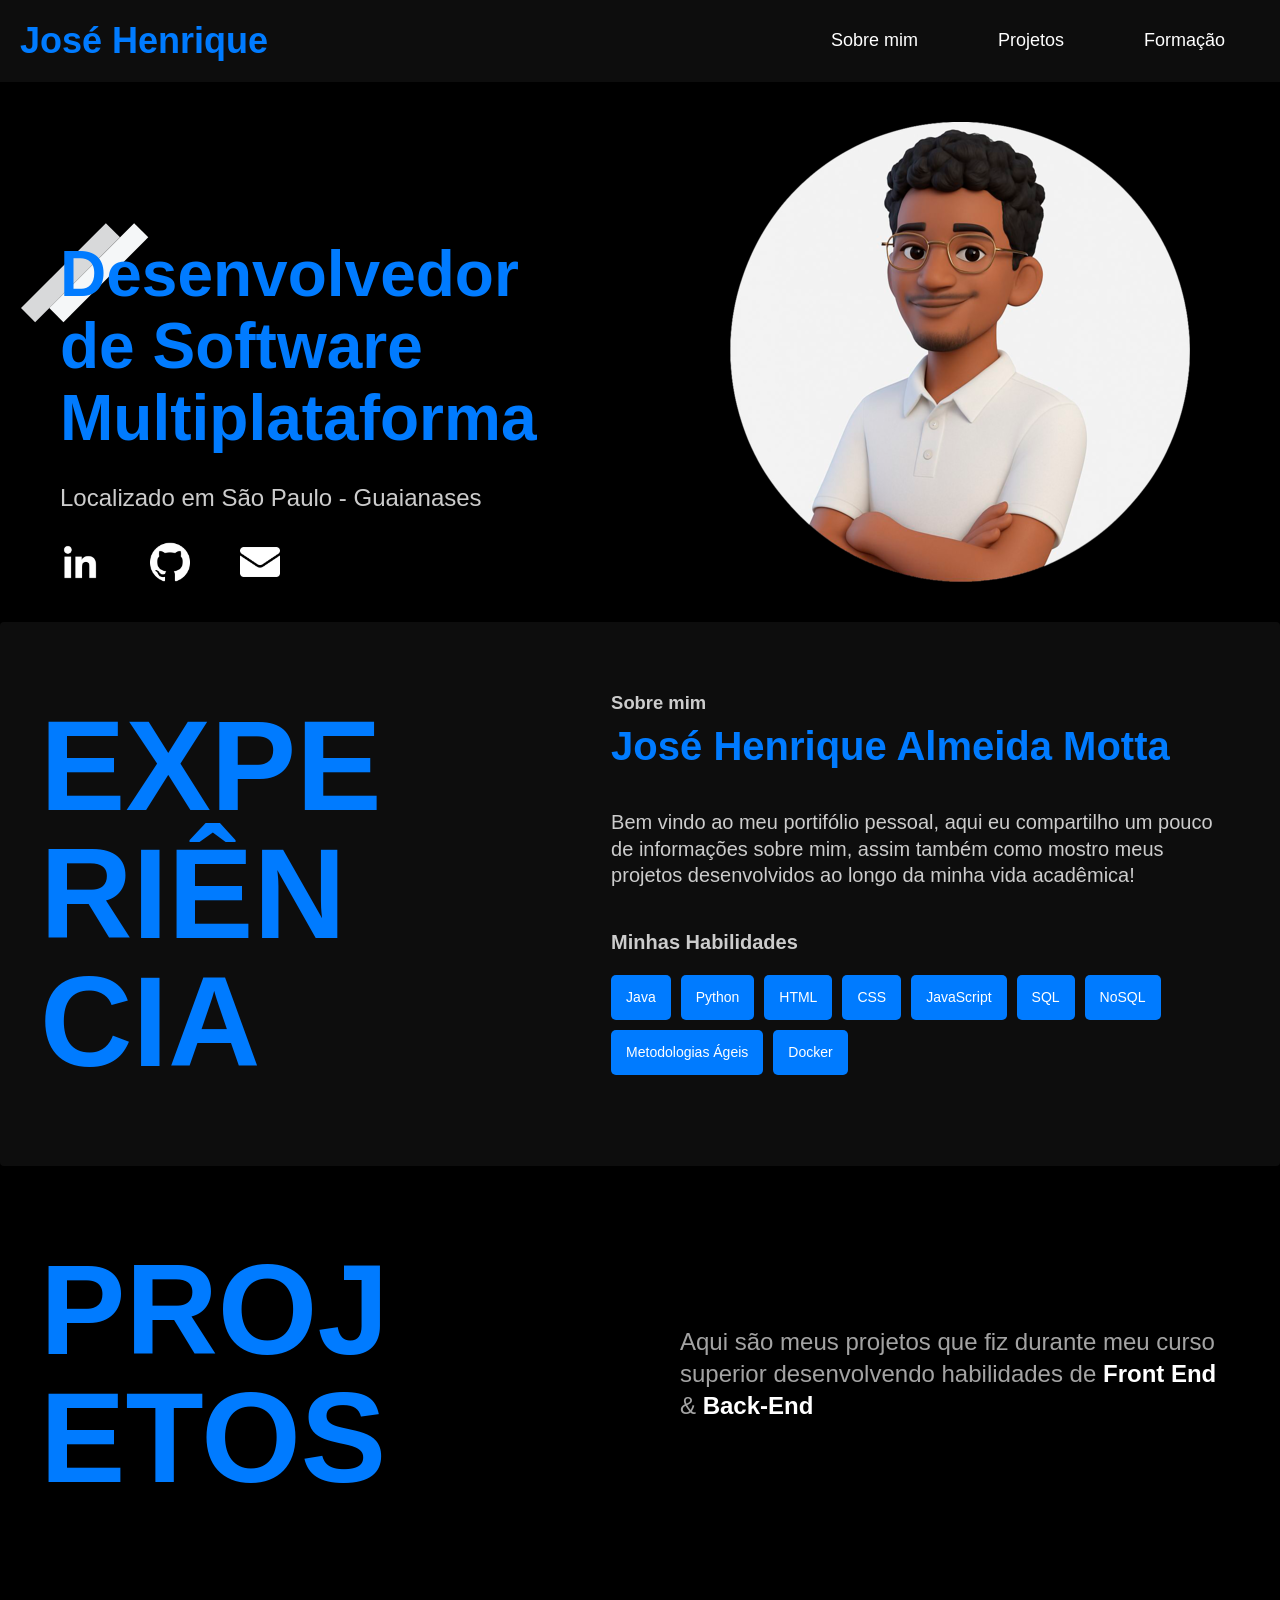
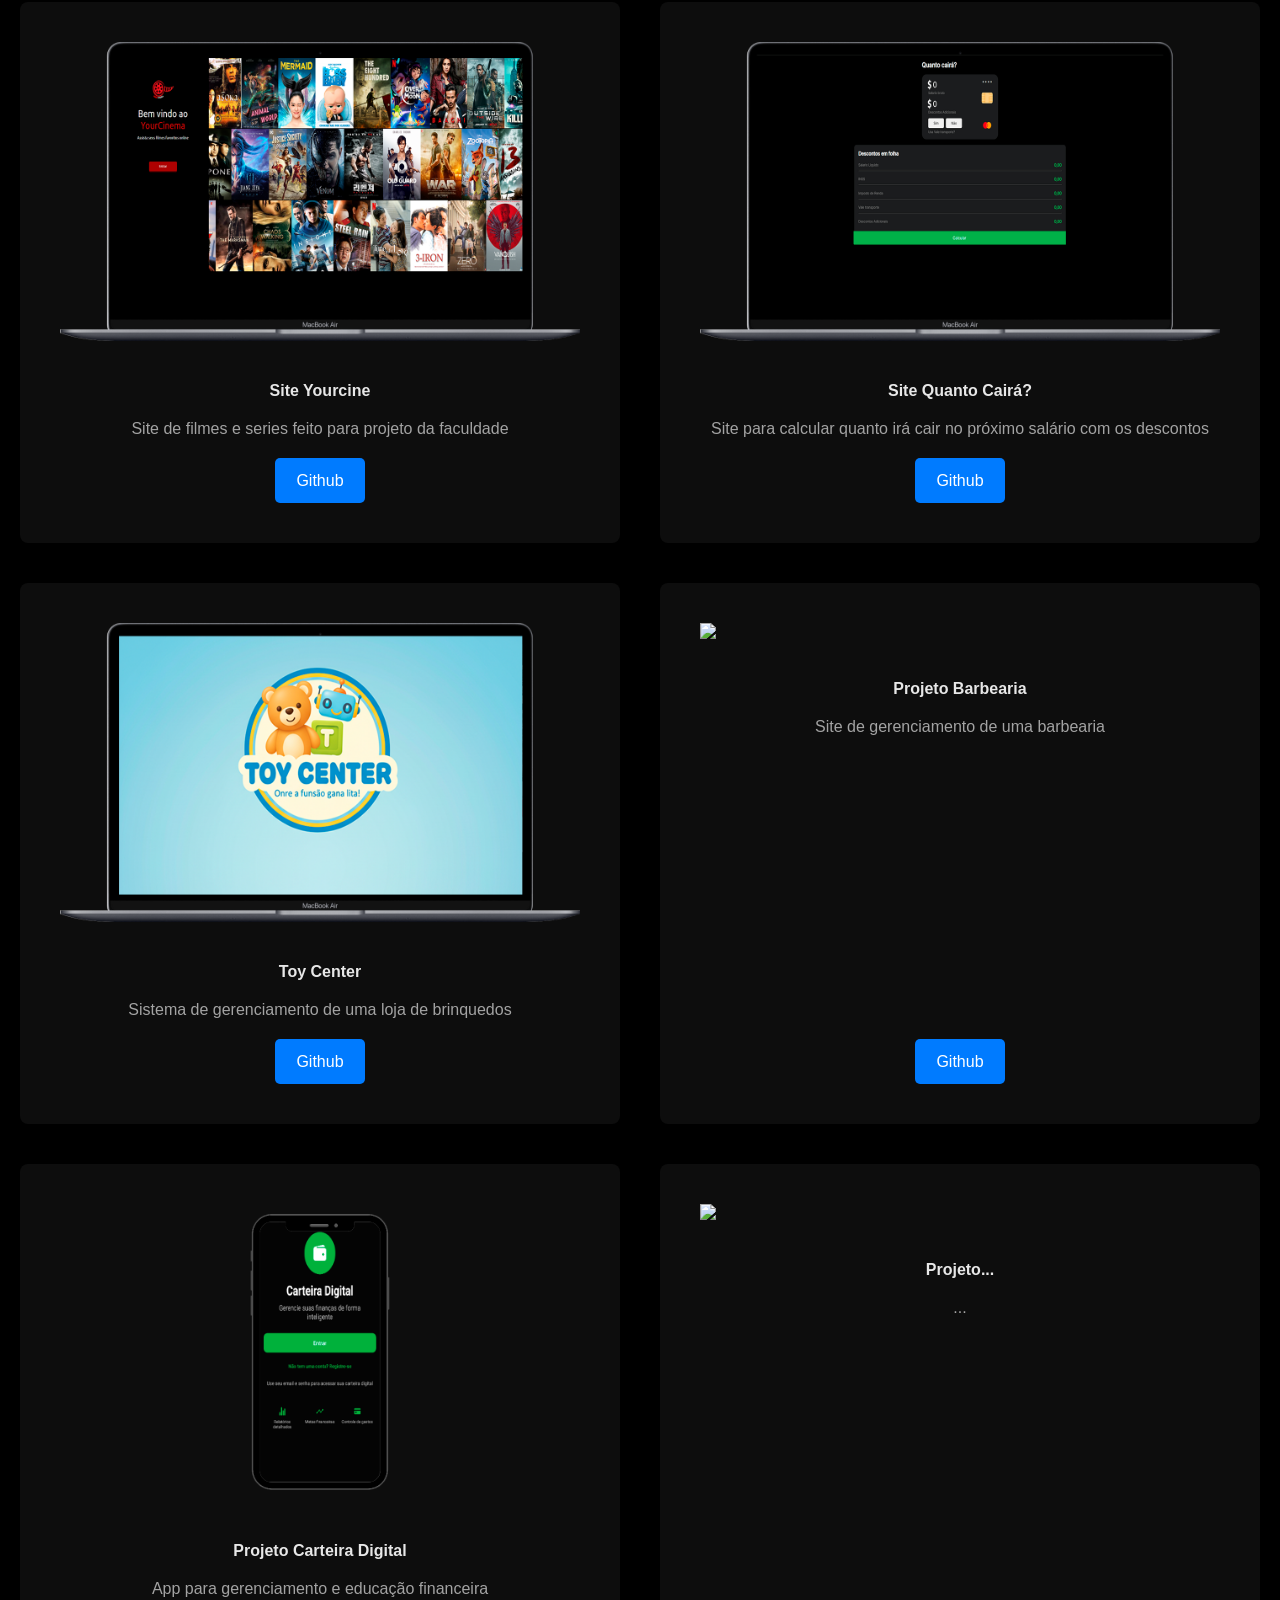
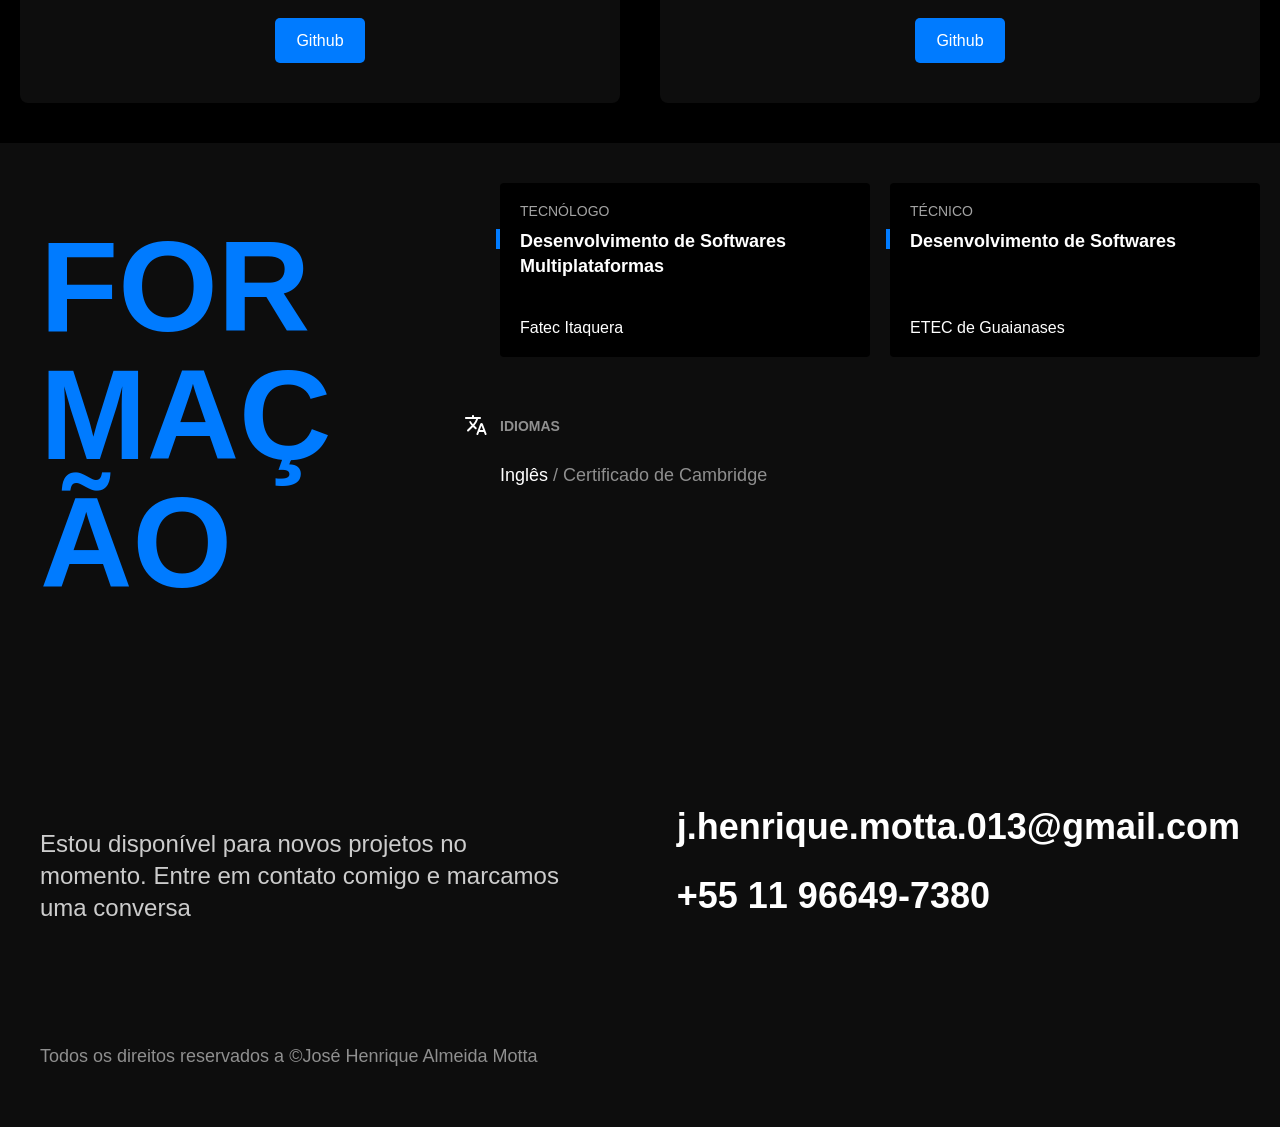
==== index.html @ e32f3982 "first commit" ====
<!DOCTYPE html>
<html lang="pt-br">

<head>
  <meta charset="UTF-8">
  <script> document.documentElement.className += ' js'</script>
  <meta name="viewport" content="width=device-width, initial-scale=1.0">
  <link rel="stylesheet" href="./css/style.css">
  <title>Portfólio Pessoal</title>
</head>

<body>
  <header class="js-scroll">
    <nav class="navbar">
      <div class="navbar-titulo">
        <h1><a href="#">José Henrique</a></h1>
      </div>

      <div class="nav-list">
        <ul>
          <li class="nav-item"><a href="#" class="nav-link">Sobre mim</a></li>
          <li class="nav-item"><a href="#projetos" class="nav-link">Projetos</a></li>
          <li class="nav-item"><a href="#formacao" class="nav-link">Formação</a></li>
        </ul>
      </div>

      <div class="mobile-menu-icon">
        <button onclick="menuShow()"><img class="icon" src="./icons/menu_white_36dp.svg"></button>
      </div>
    </nav>

    <div class="mobile-menu">
      <ul class="js-scroll-menu">
        <li class=" nav-item js-scroll-menu"><a href="#sobre-mim" class="nav-link">Sobre mim</a></li>
        <li class="nav-item js-scroll-menu"><a href=" #projetos" class="nav-link">Projetos</a></li>
        <li class="nav-item js-scroll-menu"><a href=" #formacao" class="nav-link">Formação</a></li>
      </ul>
    </div>
  </header>


  <main class="container introducao js-scroll">

    <div class="introducao-item">
      <h1 class="js-scroll">Desenvolvedor<br>de Software<br>Multiplataforma</h1>
      <p class="js-scroll">Localizado em São Paulo - Guaianases </p>
      <div class="container-social">
        <a href="https://www.linkedin.com/in/" target="_blank"><img src="./img/linkedin (1).png" alt=""></a>
        <a href="https://github.com/Jrique" target="_blank"><img src="./img/github.png" alt=""></a>
        <a href="mailto:j.henrique.motta.013@gmail.com?subject=Assunto do Email&body=Corpo do Email" target="_blank"><span class=" material-symbols-outlined" target="_blank"><img src="./img/email.png" alt=""></a>
      </div>
    </div>
    <div class="introducao-item memoji">
      <img src="./img/Imagem.png" alt="">
    </div>
  </main>

  <section class="experiencia js-scroll" id="sobre-mim">
    <div class="container">
      <h2 class="subtitulo">Experiência</h2>
      <img src="./img/Imagem (2).png" alt="">

      <div class="sobre-mim">
        <h2 class="experiencia-subtitulo">Sobre mim</h2>

        <h3 class="experiencia-nome">José Henrique Almeida Motta</h3>

        <p class="experiencia-texto">
        <p class="experiencia-texto">
          Bem vindo ao meu portifólio pessoal, aqui eu compartilho um pouco de informações sobre mim, assim também como mostro meus projetos desenvolvidos ao longo da minha vida acadêmica!

        </p>


        <h4 class="experiencia-habilidades-titulo">Minhas Habilidades</h4>
        <ul class="experiencia-habilidades">
          <li>Java</li>
          <li>Python</li>
          <li>HTML</li>
          <li>CSS</li>
          <li>JavaScript</li>
          <li>SQL</li>
          <li>NoSQL</li>
          <li>Metodologias Ágeis</li>
          <li>Docker</li>
        </ul>
      </div>
    </div>
  </section>


  <section class="projetos js-scroll" id="projetos" aria-label="Projetos">
    <div class="container">
      <div class="projetos-descricao">
        <h2 class="subtitulo">Projetos</h2>
        <p>Aqui são meus projetos que fiz durante meu curso superior desenvolvendo habilidades de <strong>Front End</strong> & <strong>Back-End</strong></p>
      </div>

      <ul class="projetos-lista">
        <li class="projetos-item">
          <img src="./img/projetos img/YourCinePc.png">
          <h4>Site Yourcine</h4>
          <p>Site de filmes e series feito para projeto da faculdade</p>
          <div class="btn">
            <a href="https://github.com/Jrique/Yourcine" target="_blank">Github</a>
          </div>
        </li>

        <li class="projetos-item">
          <img src="./img/projetos img/quantocai.png">
          <h4>Site Quanto Cairá?</h4>
          <p>Site para calcular quanto irá cair no próximo salário com os descontos</p>
          <div class="btn">
            <a href="https://github.com/Jrique/Quantocai" target="_blank">Github</a>
          </div>
        </li>

        <li class="projetos-item">
          <img src="./img/projetos img/toycenter.png">
          <h4>Toy Center</h4>
          <p>Sistema de gerenciamento de uma loja de brinquedos</p>
          <div class="btn">
            <a href="https://github.com/vitormneris/toycenter-spring-boot-mongo" target="_blank">Github</a>
          </div>
        </li>

        <li class="projetos-item">
          <img src="./img/projetos img/">
          <h4>Projeto Barbearia</h4>
          <p>Site de gerenciamento de uma barbearia</p>
          <div class="btn">
            <a href="https://github.com/Jrique/Projeto-inter-4" target="_blank">Github</a>
          </div>
        </li>

        <li class="projetos-item">
          <img src="./img/projetos img/carteiradigital.png">
          <h4>Projeto Carteira Digital</h4>
          <p>App para gerenciamento e educação financeira</p>
          <div class="btn">
            <a href="https://github.com/Jrique" target="_blank">Github</a>
          </div>
        </li>

        <li class="projetos-item">
          <img src="./img/projetos img/">
          <h4>Projeto...</h4>
          <p>...</p>
          <div class="btn">
            <a href="https://github.com/Jrique" target="_blank">Github</a>
          </div>
        </li>

      </ul>
    </div>
  </section>


  <section class="formacao" id="formacao" aria-label="Formação">
    <div class="formacao-container">
      <h2 class="subtitulo">Formação</h2>

      <div>

        <ul class="faculdade-lista">
          <li class="faculdade">
            <span class="faculdade-tipo">Tecnólogo</span>
            <h3 class="faculdade-curso">Desenvolvimento de Softwares Multiplataformas</h3>
            <span class="faculdade-instituicao">Fatec Itaquera</span>
          </li>
          <li class="faculdade">
            <span class="faculdade-tipo">Técnico</span>
            <h3 class="faculdade-curso">Desenvolvimento de Softwares</h3>
            <span class="faculdade-instituicao">ETEC de Guaianases</span>
          </li>
        </ul>

        <div class="formacao-extra">
          <div class="idiomas">
            <h3>Idiomas</h3>
            <ul>
              <li>Inglês <span> / Certificado de Cambridge</span></li>
            </ul>
          </div>

        </div>
      </div>
  </section>


  </footer>

  <footer class="footer" id="contato">
    <div class="footer-container">
      <p class="footer-texto">Estou disponível para novos projetos no momento. Entre em contato comigo e marcamos uma conversa</p>
      <ul class="footer-contato">
        <li>j.henrique.motta.013@gmail.com</li>
        <li>+55 11 96649-7380</li>
      </ul>

      <p class="footer-copy">Todos os direitos reservados a &copy;José Henrique Almeida Motta</p>

    </div>
  </footer>

  <script src="./js/script.js"></script>
</body>

</html>
---- css/style.css ----
@import "./global.css";
@import "./animacao.css";
@import "./header.css";
@import "./introducao.css";
@import "./experiencia.css";
@import "./projetos.css";
@import "./formacao.css";
@import "./footer.css";
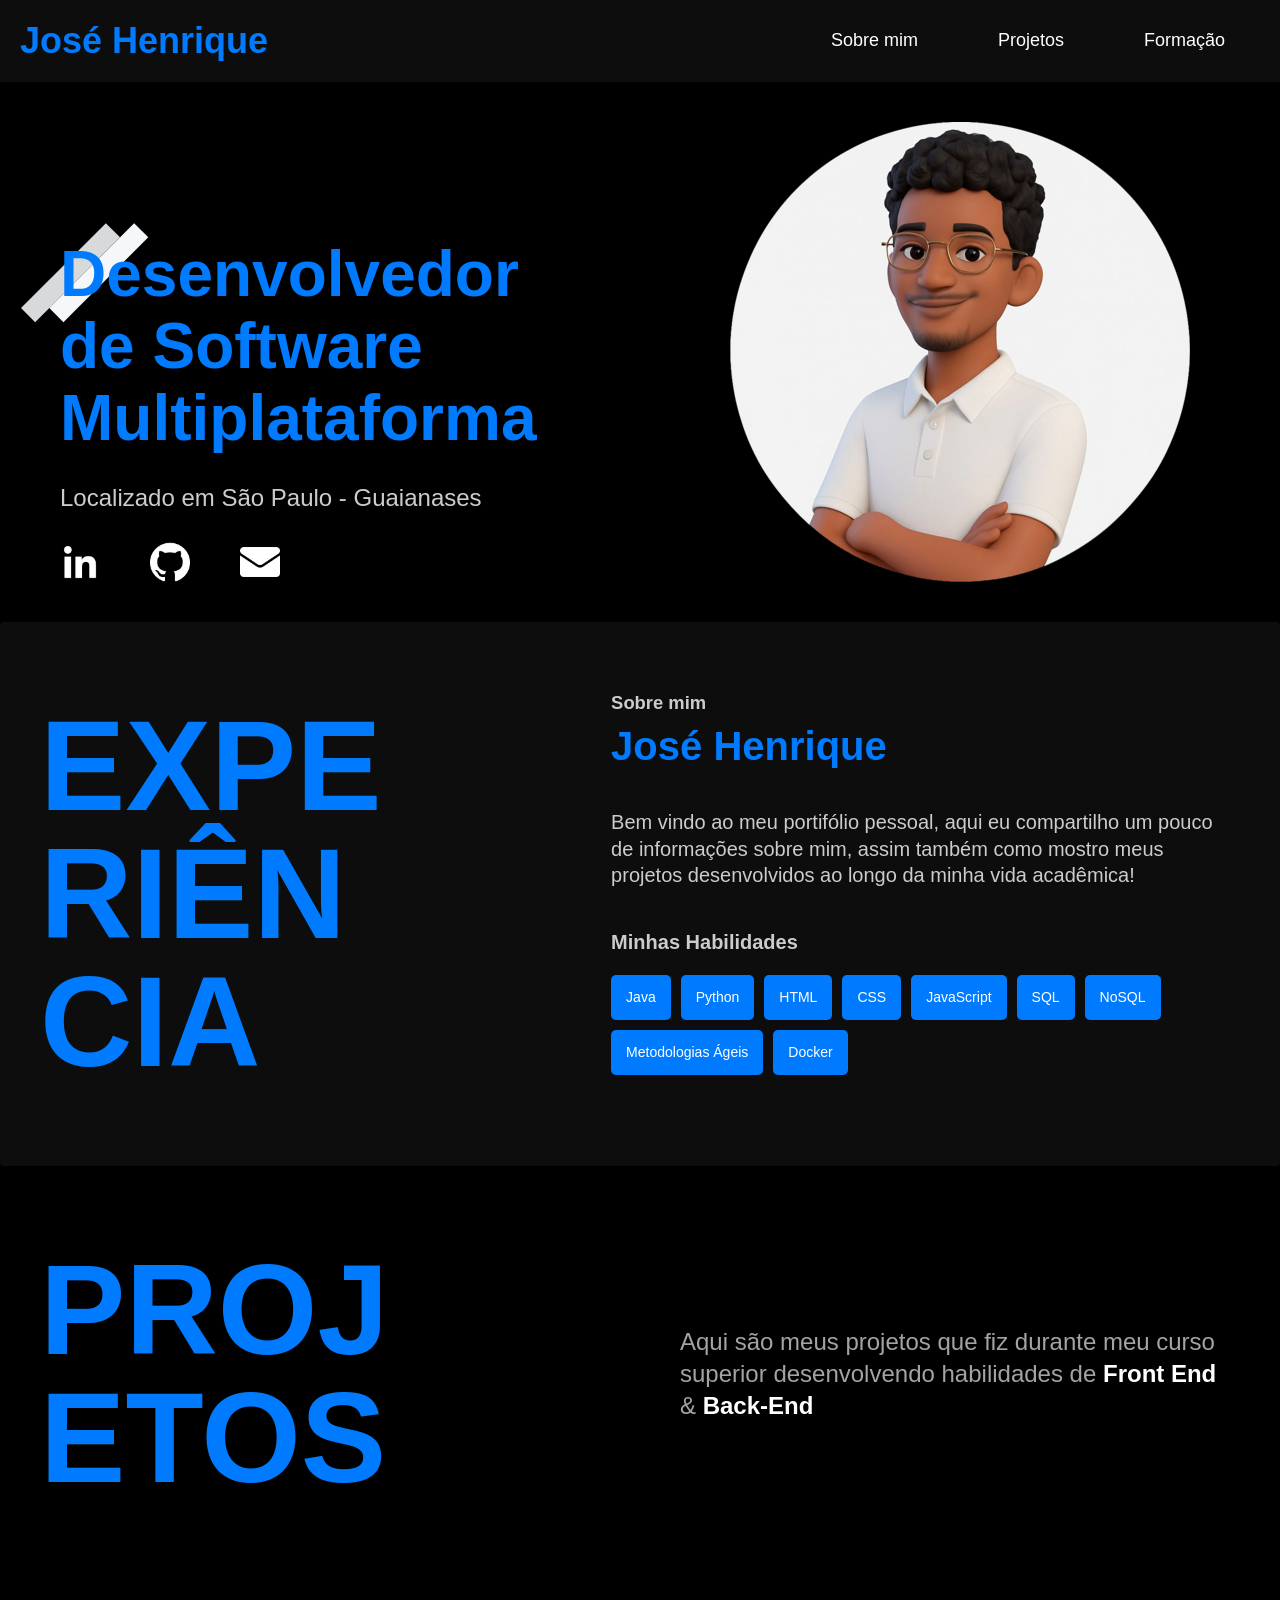
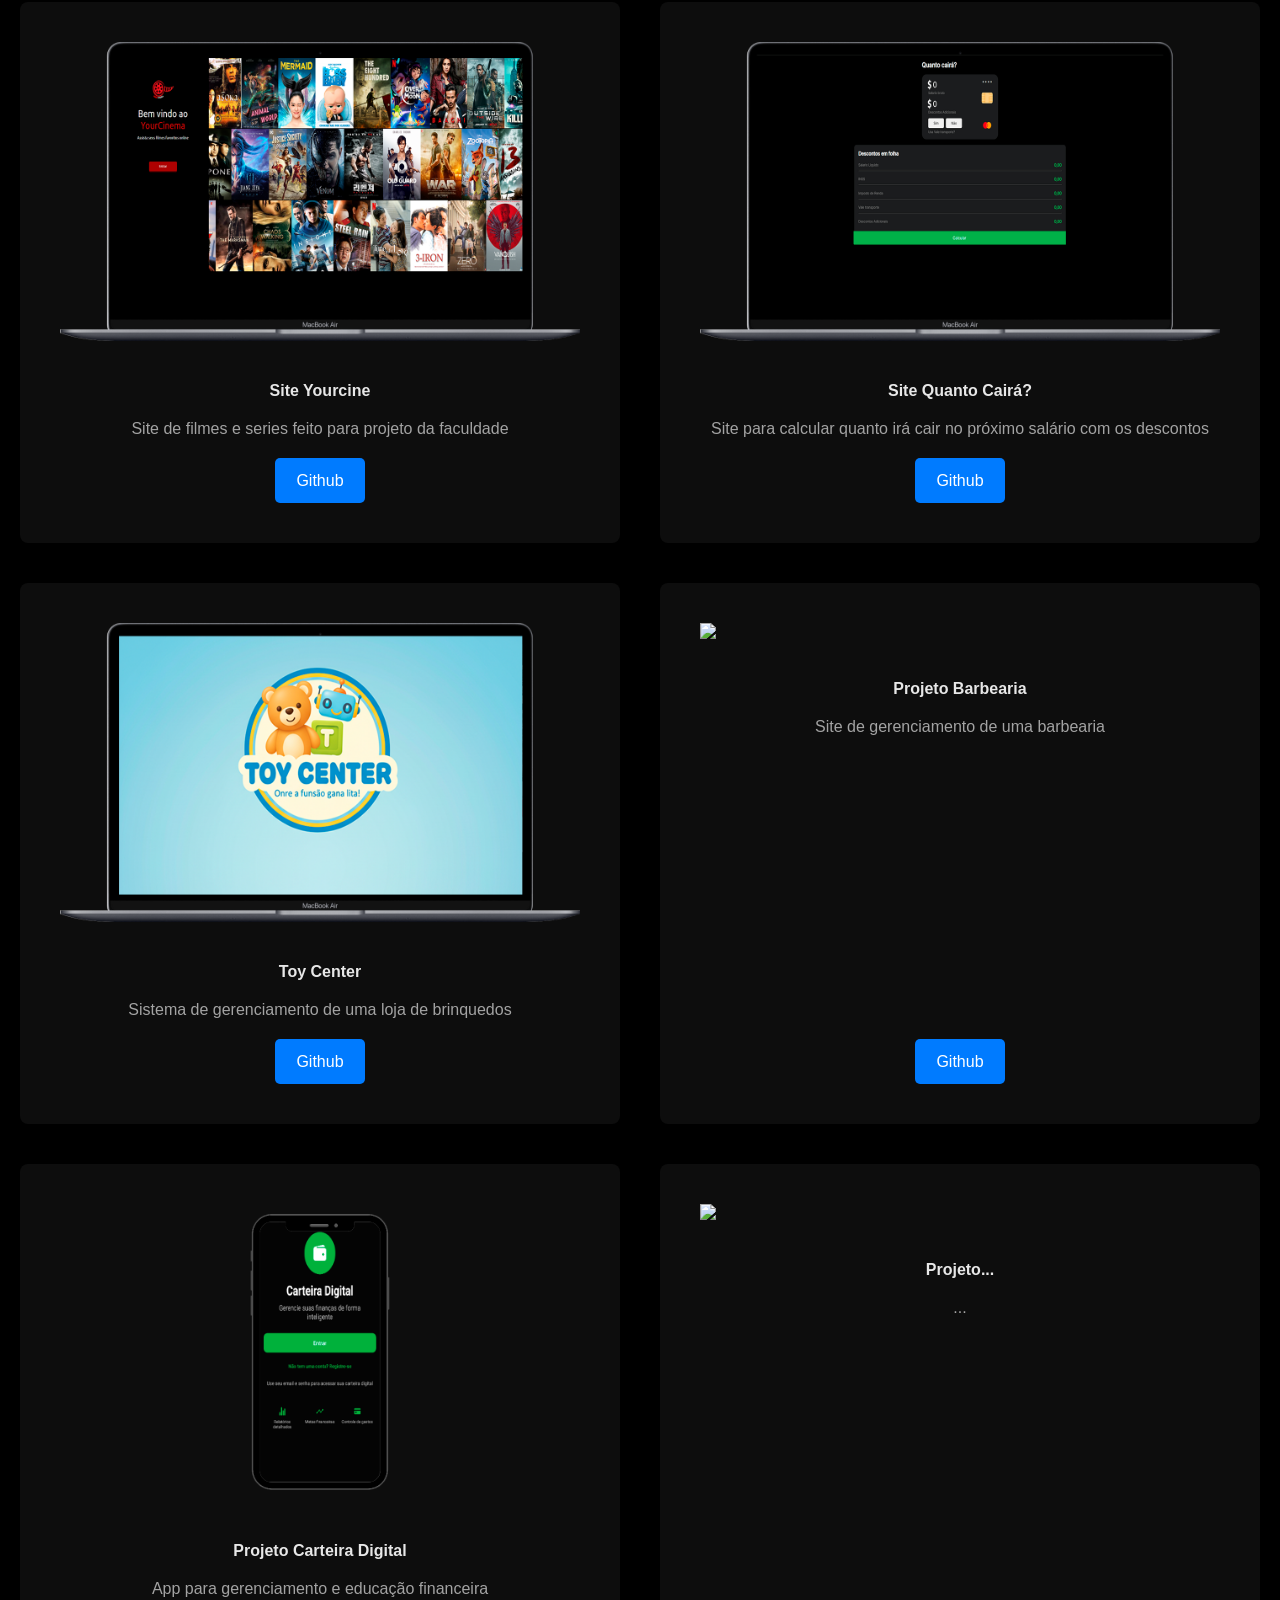
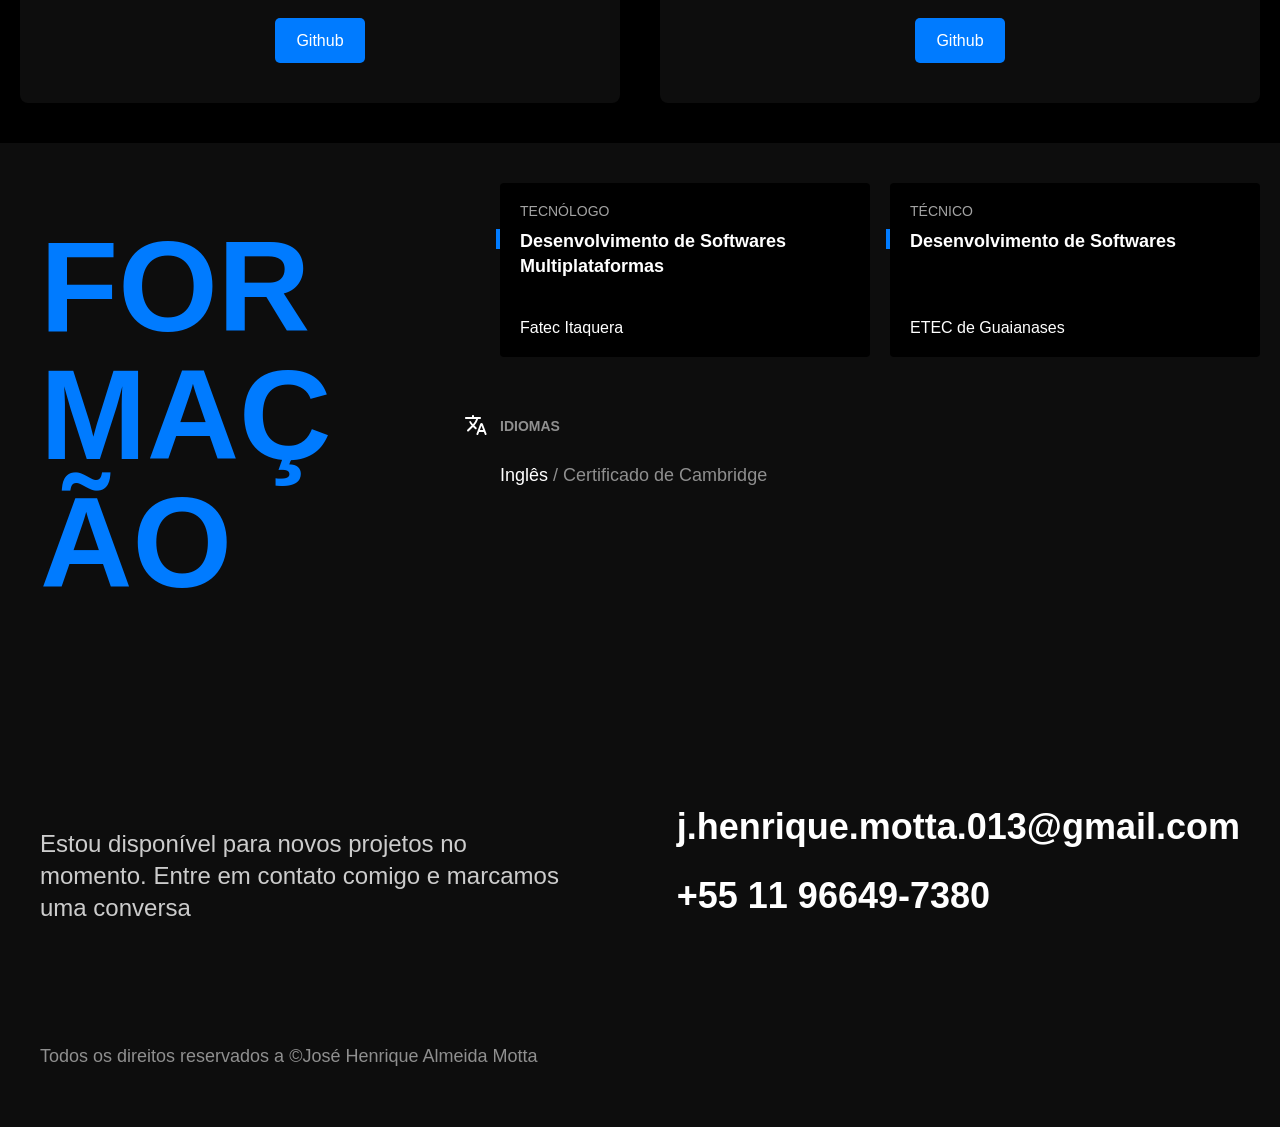
==== commit bc1c586f: "Update index.html" ====
--- a/index.html
+++ b/index.html
@@ -63,7 +63,7 @@
       <div class="sobre-mim">
         <h2 class="experiencia-subtitulo">Sobre mim</h2>
 
-        <h3 class="experiencia-nome">José Henrique Almeida Motta</h3>
+        <h3 class="experiencia-nome">José Henrique</h3>
 
         <p class="experiencia-texto">
         <p class="experiencia-texto">
@@ -138,7 +138,7 @@
           <h4>Projeto Carteira Digital</h4>
           <p>App para gerenciamento e educação financeira</p>
           <div class="btn">
-            <a href="https://github.com/Jrique" target="_blank">Github</a>
+            <a href="https://github.com/Jrique/CarteiraDigital" target="_blank">Github</a>
           </div>
         </li>
 
@@ -206,4 +206,4 @@
   <script src="./js/script.js"></script>
 </body>
 
-</html>+</html>
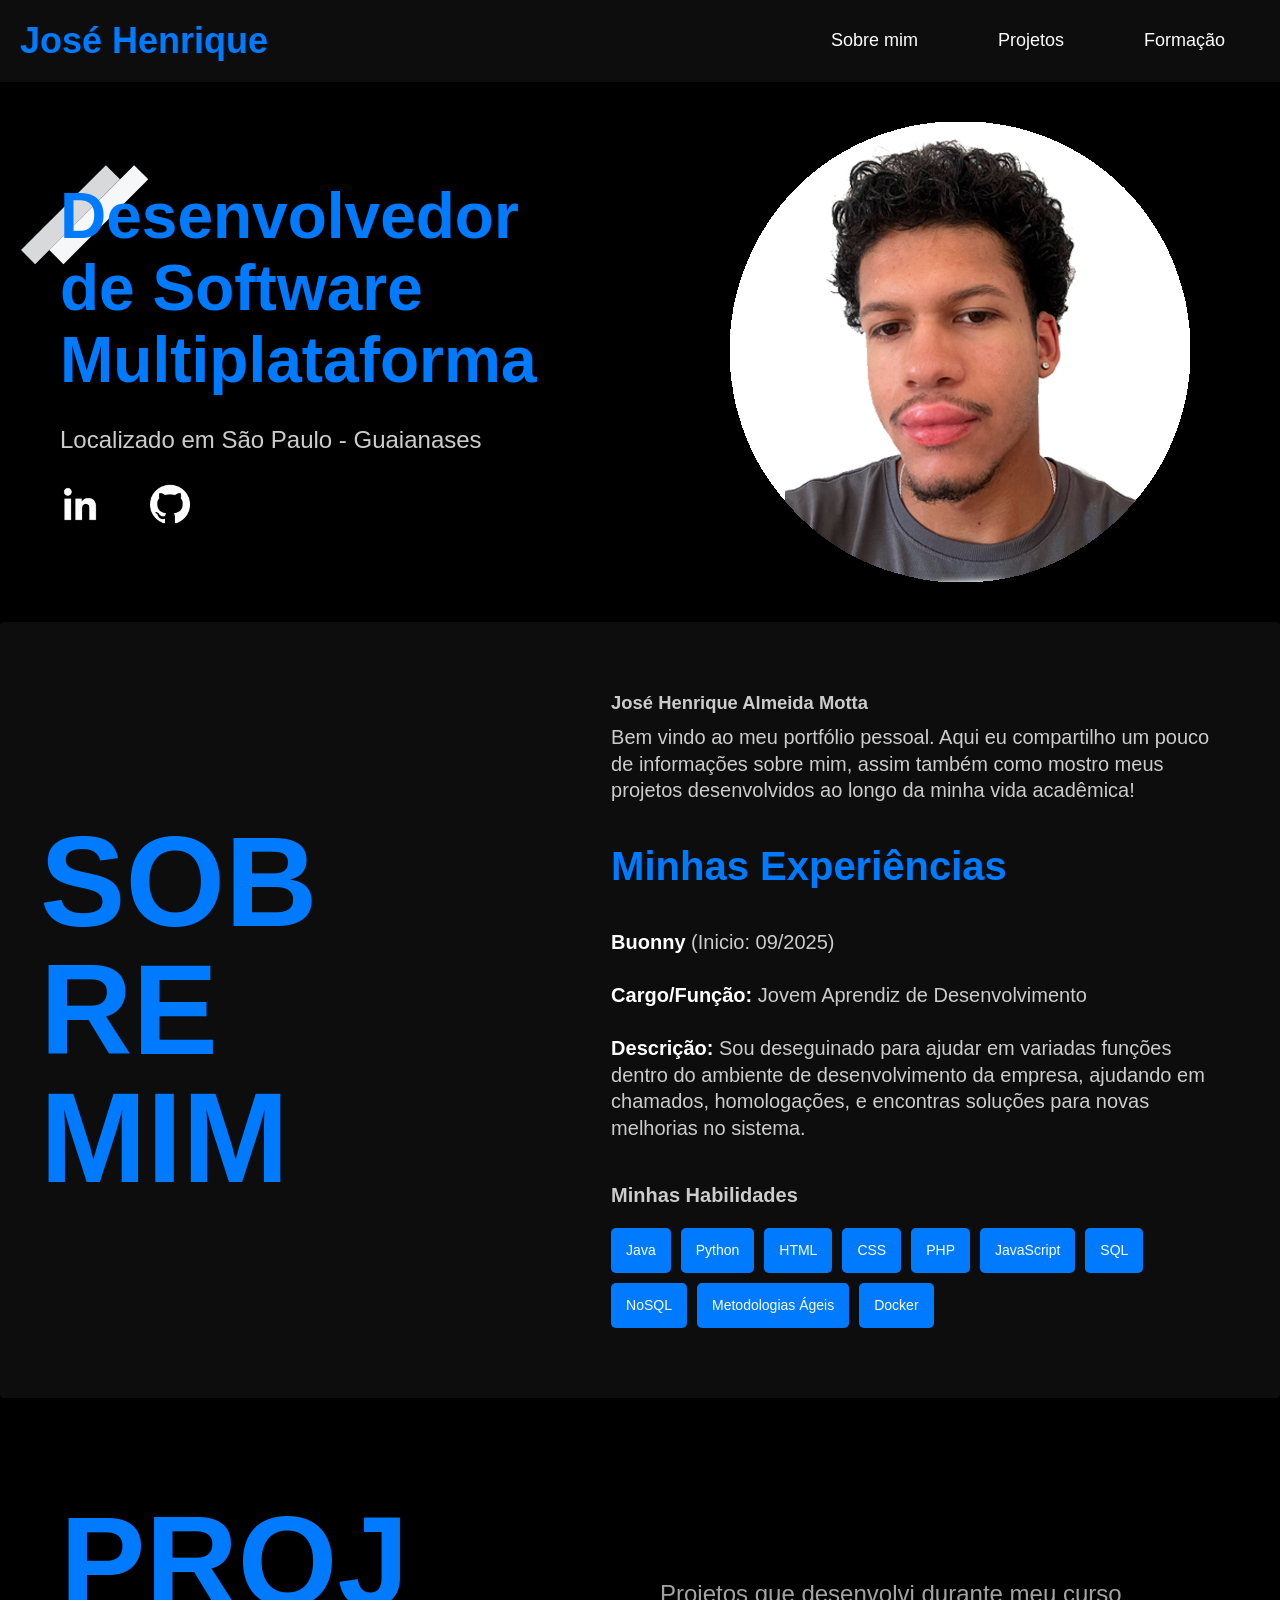
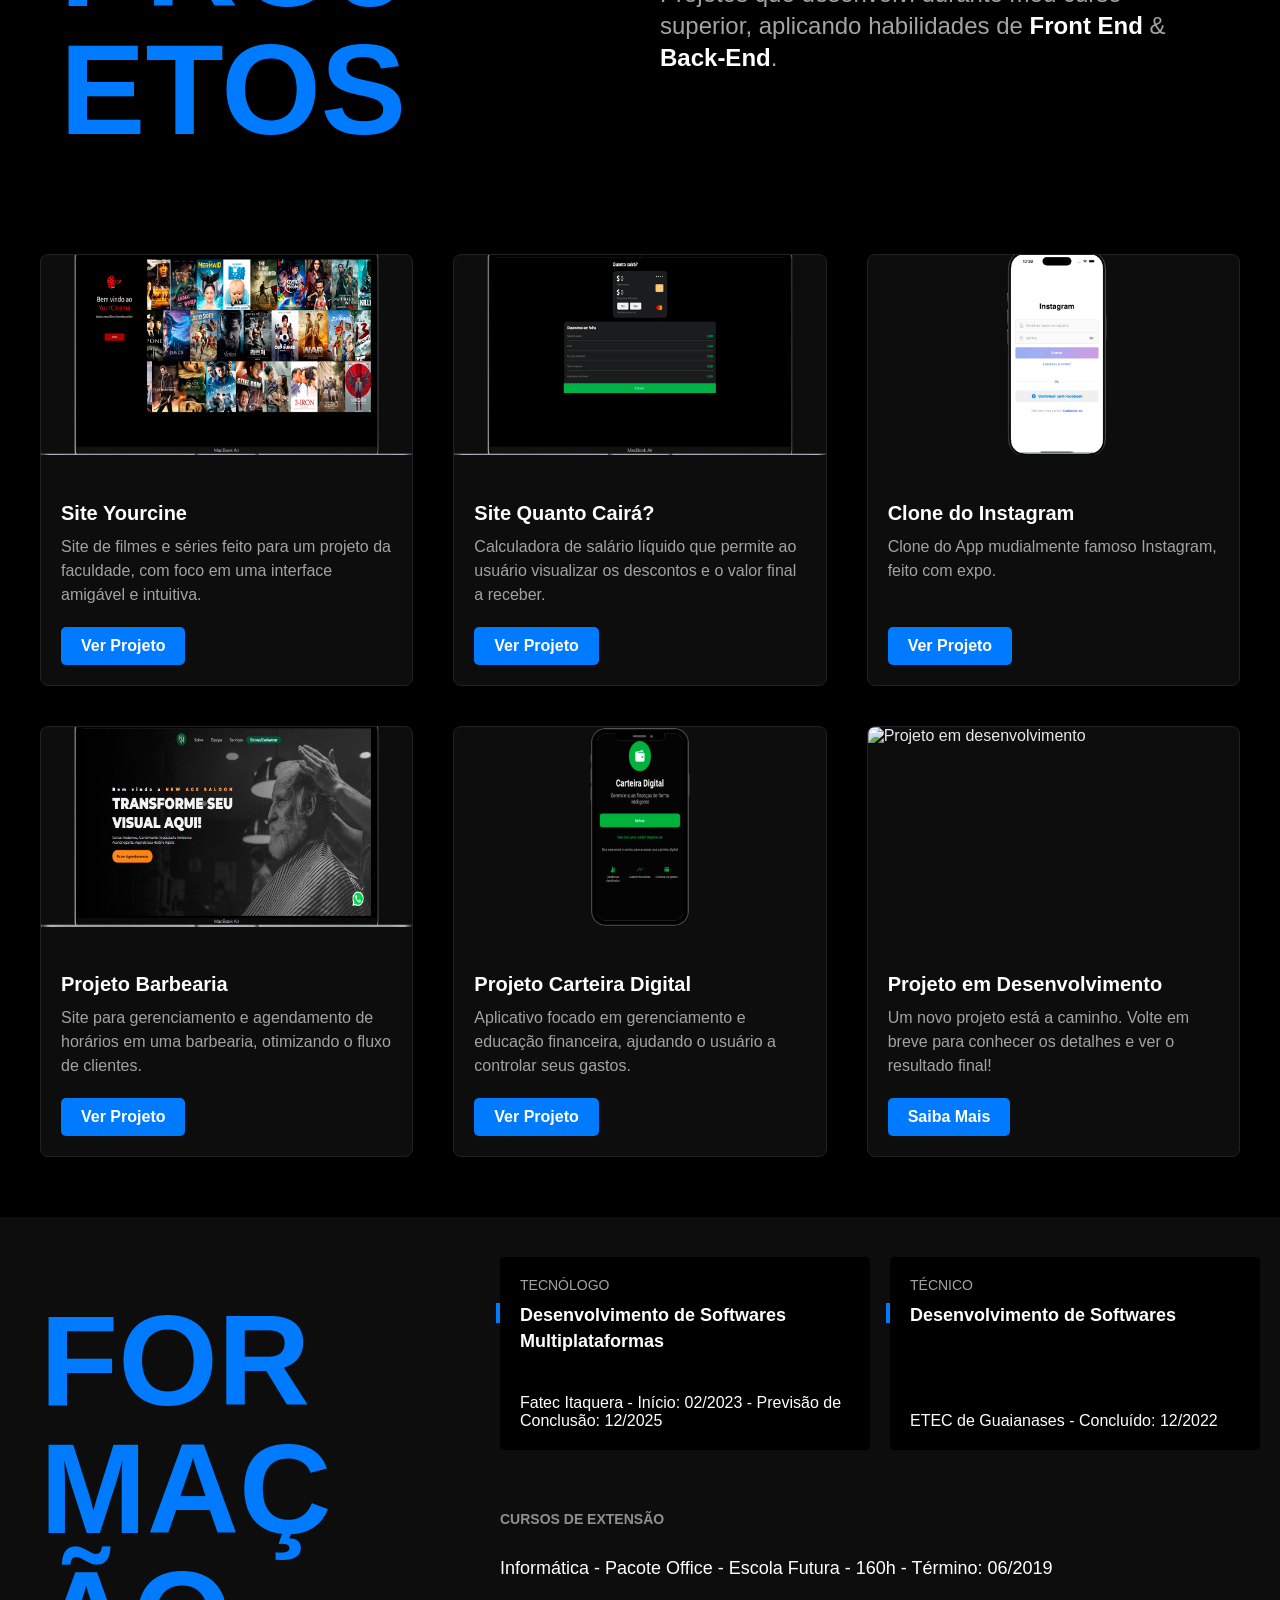
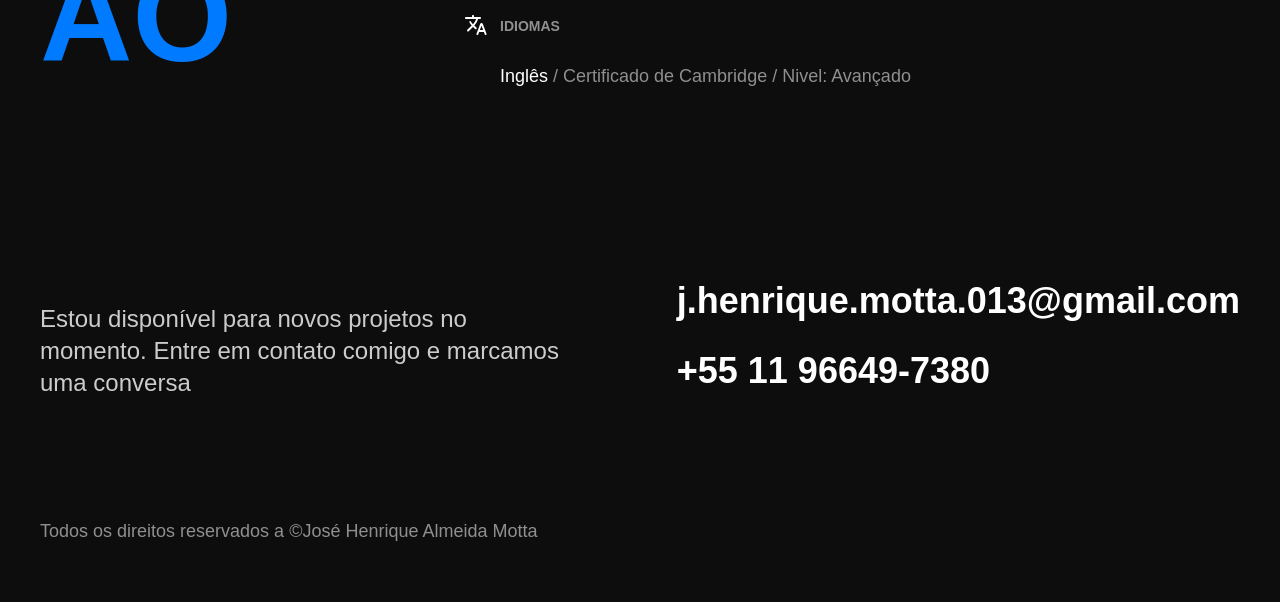
==== commit 19b6aa4c: "atualizando projetos" ====
--- a/index.html
+++ b/index.html
@@ -18,7 +18,7 @@
 
       <div class="nav-list">
         <ul>
-          <li class="nav-item"><a href="#" class="nav-link">Sobre mim</a></li>
+          <li class="nav-item"><a href="#sobre-mim" class="nav-link">Sobre mim</a></li>
           <li class="nav-item"><a href="#projetos" class="nav-link">Projetos</a></li>
           <li class="nav-item"><a href="#formacao" class="nav-link">Formação</a></li>
         </ul>
@@ -32,8 +32,8 @@
     <div class="mobile-menu">
       <ul class="js-scroll-menu">
         <li class=" nav-item js-scroll-menu"><a href="#sobre-mim" class="nav-link">Sobre mim</a></li>
-        <li class="nav-item js-scroll-menu"><a href=" #projetos" class="nav-link">Projetos</a></li>
-        <li class="nav-item js-scroll-menu"><a href=" #formacao" class="nav-link">Formação</a></li>
+        <li class="nav-item js-scroll-menu"><a href="#projetos" class="nav-link">Projetos</a></li>
+        <li class="nav-item js-scroll-menu"><a href="#formacao" class="nav-link">Formação</a></li>
       </ul>
     </div>
   </header>
@@ -45,32 +45,32 @@
       <h1 class="js-scroll">Desenvolvedor<br>de Software<br>Multiplataforma</h1>
       <p class="js-scroll">Localizado em São Paulo - Guaianases </p>
       <div class="container-social">
-        <a href="https://www.linkedin.com/in/" target="_blank"><img src="./img/linkedin (1).png" alt=""></a>
-        <a href="https://github.com/Jrique" target="_blank"><img src="./img/github.png" alt=""></a>
-        <a href="mailto:j.henrique.motta.013@gmail.com?subject=Assunto do Email&body=Corpo do Email" target="_blank"><span class=" material-symbols-outlined" target="_blank"><img src="./img/email.png" alt=""></a>
+        <a href="https://www.linkedin.com/in/jos%C3%A9-henrique-b55058236" target="_blank"><img src="./img/linkedin (1).png" alt="LinkedIn"></a>
+        <a href="https://github.com/Jrique" target="_blank"><img src="./img/github.png" alt="GitHub"></a>
       </div>
     </div>
     <div class="introducao-item memoji">
-      <img src="./img/Imagem.png" alt="">
+      <img src="./img/Imagem.png" alt="Foto de José Henrique">
     </div>
   </main>
 
   <section class="experiencia js-scroll" id="sobre-mim">
     <div class="container">
-      <h2 class="subtitulo">Experiência</h2>
-      <img src="./img/Imagem (2).png" alt="">
+      <h2 class="subtitulo">Sobre <br>mim</h2>
 
       <div class="sobre-mim">
-        <h2 class="experiencia-subtitulo">Sobre mim</h2>
-
-        <h3 class="experiencia-nome">José Henrique</h3>
+        <h2 class="experiencia-subtitulo">José Henrique Almeida Motta</h2>
 
         <p class="experiencia-texto">
+          Bem vindo ao meu portfólio pessoal. Aqui eu compartilho um pouco de informações sobre mim, assim também como mostro meus projetos desenvolvidos ao longo da minha vida acadêmica!
+        </p>
+
+        <h3 class="experiencia-nome">Minhas Experiências</h3>
         <p class="experiencia-texto">
-          Bem vindo ao meu portifólio pessoal, aqui eu compartilho um pouco de informações sobre mim, assim também como mostro meus projetos desenvolvidos ao longo da minha vida acadêmica!
-
+          <strong>Buonny</strong> (Inicio: 09/2025)<br><br>
+          <strong>Cargo/Função:</strong> Jovem Aprendiz de Desenvolvimento<br><br>
+          <strong>Descrição:</strong> Sou deseguinado para ajudar em variadas funções dentro do ambiente de desenvolvimento da empresa, ajudando em chamados, homologações, e encontras soluções para novas melhorias no sistema.
         </p>
-
 
         <h4 class="experiencia-habilidades-titulo">Minhas Habilidades</h4>
         <ul class="experiencia-habilidades">
@@ -78,6 +78,7 @@
           <li>Python</li>
           <li>HTML</li>
           <li>CSS</li>
+          <li>PHP</li>
           <li>JavaScript</li>
           <li>SQL</li>
           <li>NoSQL</li>
@@ -93,62 +94,74 @@
     <div class="container">
       <div class="projetos-descricao">
         <h2 class="subtitulo">Projetos</h2>
-        <p>Aqui são meus projetos que fiz durante meu curso superior desenvolvendo habilidades de <strong>Front End</strong> & <strong>Back-End</strong></p>
+        <p>Projetos que desenvolvi durante meu curso superior, aplicando habilidades de <strong>Front End</strong> & <strong>Back-End</strong>.</p>
       </div>
 
       <ul class="projetos-lista">
-        <li class="projetos-item">
-          <img src="./img/projetos img/YourCinePc.png">
-          <h4>Site Yourcine</h4>
-          <p>Site de filmes e series feito para projeto da faculdade</p>
-          <div class="btn">
-            <a href="https://github.com/Jrique/Yourcine" target="_blank">Github</a>
-          </div>
-        </li>
-
-        <li class="projetos-item">
-          <img src="./img/projetos img/quantocai.png">
-          <h4>Site Quanto Cairá?</h4>
-          <p>Site para calcular quanto irá cair no próximo salário com os descontos</p>
-          <div class="btn">
-            <a href="https://github.com/Jrique/Quantocai" target="_blank">Github</a>
-          </div>
-        </li>
-
-        <li class="projetos-item">
-          <img src="./img/projetos img/toycenter.png">
-          <h4>Toy Center</h4>
-          <p>Sistema de gerenciamento de uma loja de brinquedos</p>
-          <div class="btn">
-            <a href="https://github.com/vitormneris/toycenter-spring-boot-mongo" target="_blank">Github</a>
-          </div>
-        </li>
-
-        <li class="projetos-item">
-          <img src="./img/projetos img/">
-          <h4>Projeto Barbearia</h4>
-          <p>Site de gerenciamento de uma barbearia</p>
-          <div class="btn">
-            <a href="https://github.com/Jrique/Projeto-inter-4" target="_blank">Github</a>
-          </div>
-        </li>
-
-        <li class="projetos-item">
-          <img src="./img/projetos img/carteiradigital.png">
-          <h4>Projeto Carteira Digital</h4>
-          <p>App para gerenciamento e educação financeira</p>
-          <div class="btn">
-            <a href="https://github.com/Jrique/CarteiraDigital" target="_blank">Github</a>
-          </div>
-        </li>
-
-        <li class="projetos-item">
-          <img src="./img/projetos img/">
-          <h4>Projeto...</h4>
-          <p>...</p>
-          <div class="btn">
-            <a href="https://github.com/Jrique" target="_blank">Github</a>
-          </div>
+
+        <li class="projetos-item">
+          <a href="yourcine.html">
+            <img src="./img/projetos img/YourCinePc.png" alt="Projeto Yourcine">
+            <div class="projetos-info">
+              <h4>Site Yourcine</h4>
+              <p>Site de filmes e séries feito para um projeto da faculdade, com foco em uma interface amigável e intuitiva.</p>
+              <span class="projetos-ver-mais">Ver Projeto</span>
+            </div>
+          </a>
+        </li>
+
+        <li class="projetos-item">
+          <a href="quantocai.html">
+            <img src="./img/projetos img/quantocai.png" alt="Projeto Quanto Cairá?">
+            <div class="projetos-info">
+              <h4>Site Quanto Cairá?</h4>
+              <p>Calculadora de salário líquido que permite ao usuário visualizar os descontos e o valor final a receber.</p>
+              <span class="projetos-ver-mais">Ver Projeto</span>
+            </div>
+          </a>
+        </li>
+
+        <li class="projetos-item">
+          <a href="cloneinsta.html">
+            <img src="./img/projetos img/insta1.png" alt="Projeto Insta clone">
+            <div class="projetos-info">
+              <h4>Clone do Instagram</h4>
+              <p>Clone do App mudialmente famoso Instagram, feito com expo.</p>
+              <span class="projetos-ver-mais">Ver Projeto</span>
+            </div>
+          </a>
+        </li>
+
+        <li class="projetos-item">
+          <a href="barbearia.html">
+            <img src="./img/projetos img/barbearia.png" alt="Projeto Barbearia"> <div class="projetos-info">
+              <h4>Projeto Barbearia</h4>
+              <p>Site para gerenciamento e agendamento de horários em uma barbearia, otimizando o fluxo de clientes.</p>
+              <span class="projetos-ver-mais">Ver Projeto</span>
+            </div>
+          </a>
+        </li>
+
+        <li class="projetos-item">
+          <a href="carteiradigital.html">
+            <img src="./img/projetos img/carteiradigital.png" alt="Projeto Carteira Digital">
+            <div class="projetos-info">
+              <h4>Projeto Carteira Digital</h4>
+              <p>Aplicativo focado em gerenciamento e educação financeira, ajudando o usuário a controlar seus gastos.</p>
+              <span class="projetos-ver-mais">Ver Projeto</span>
+            </div>
+          </a>
+        </li>
+
+        <li class="projetos-item">
+          <a href="projeto6.html">
+            <img src="./img/projeto6-placeholder.png" alt="Projeto em desenvolvimento">
+            <div class="projetos-info">
+              <h4>Projeto em Desenvolvimento</h4>
+              <p>Um novo projeto está a caminho. Volte em breve para conhecer os detalhes e ver o resultado final!</p>
+              <span class="projetos-ver-mais">Saiba Mais</span>
+            </div>
+          </a>
         </li>
 
       </ul>
@@ -166,20 +179,24 @@
           <li class="faculdade">
             <span class="faculdade-tipo">Tecnólogo</span>
             <h3 class="faculdade-curso">Desenvolvimento de Softwares Multiplataformas</h3>
-            <span class="faculdade-instituicao">Fatec Itaquera</span>
+            <span class="faculdade-instituicao">Fatec Itaquera - Início: 02/2023 - Previsão de Conclusão: 12/2025</span>
           </li>
           <li class="faculdade">
             <span class="faculdade-tipo">Técnico</span>
             <h3 class="faculdade-curso">Desenvolvimento de Softwares</h3>
-            <span class="faculdade-instituicao">ETEC de Guaianases</span>
+            <span class="faculdade-instituicao">ETEC de Guaianases - Concluído: 12/2022</span>
           </li>
         </ul>
 
         <div class="formacao-extra">
+            <h3>Cursos de Extensão</h3>
+            <ul>
+                <li>Informática - Pacote Office - Escola Futura - 160h - Término: 06/2019</li>
+            </ul><br>
           <div class="idiomas">
             <h3>Idiomas</h3>
             <ul>
-              <li>Inglês <span> / Certificado de Cambridge</span></li>
+              <li>Inglês <span>/ Certificado de Cambridge / Nivel: Avançado</span></li>
             </ul>
           </div>
 
@@ -206,4 +223,4 @@
   <script src="./js/script.js"></script>
 </body>
 
-</html>
+</html>
--- a/css/style.css
+++ b/css/style.css
@@ -5,4 +5,6 @@
 @import "./experiencia.css";
 @import "./projetos.css";
 @import "./formacao.css";
-@import "./footer.css";+@import "./footer.css";
+@import "./carousel.css";
+@import "./galeria.css"
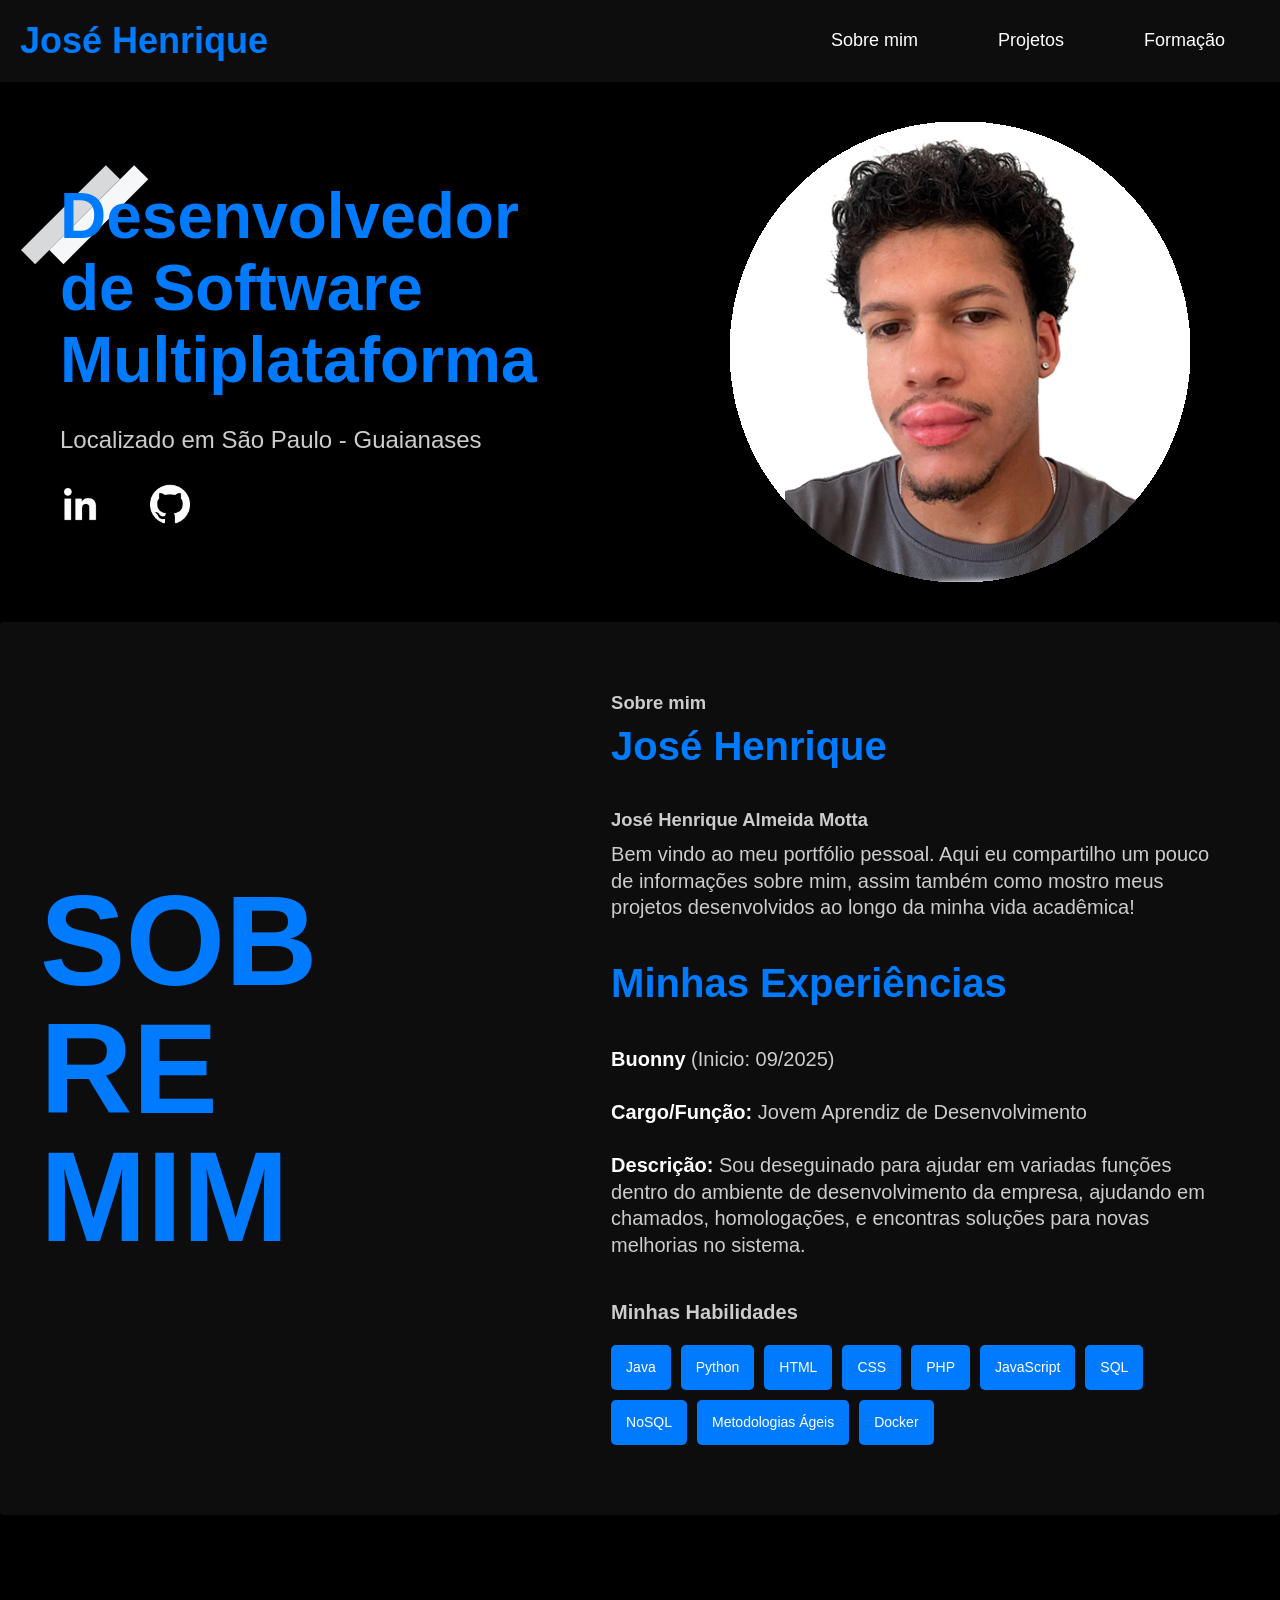
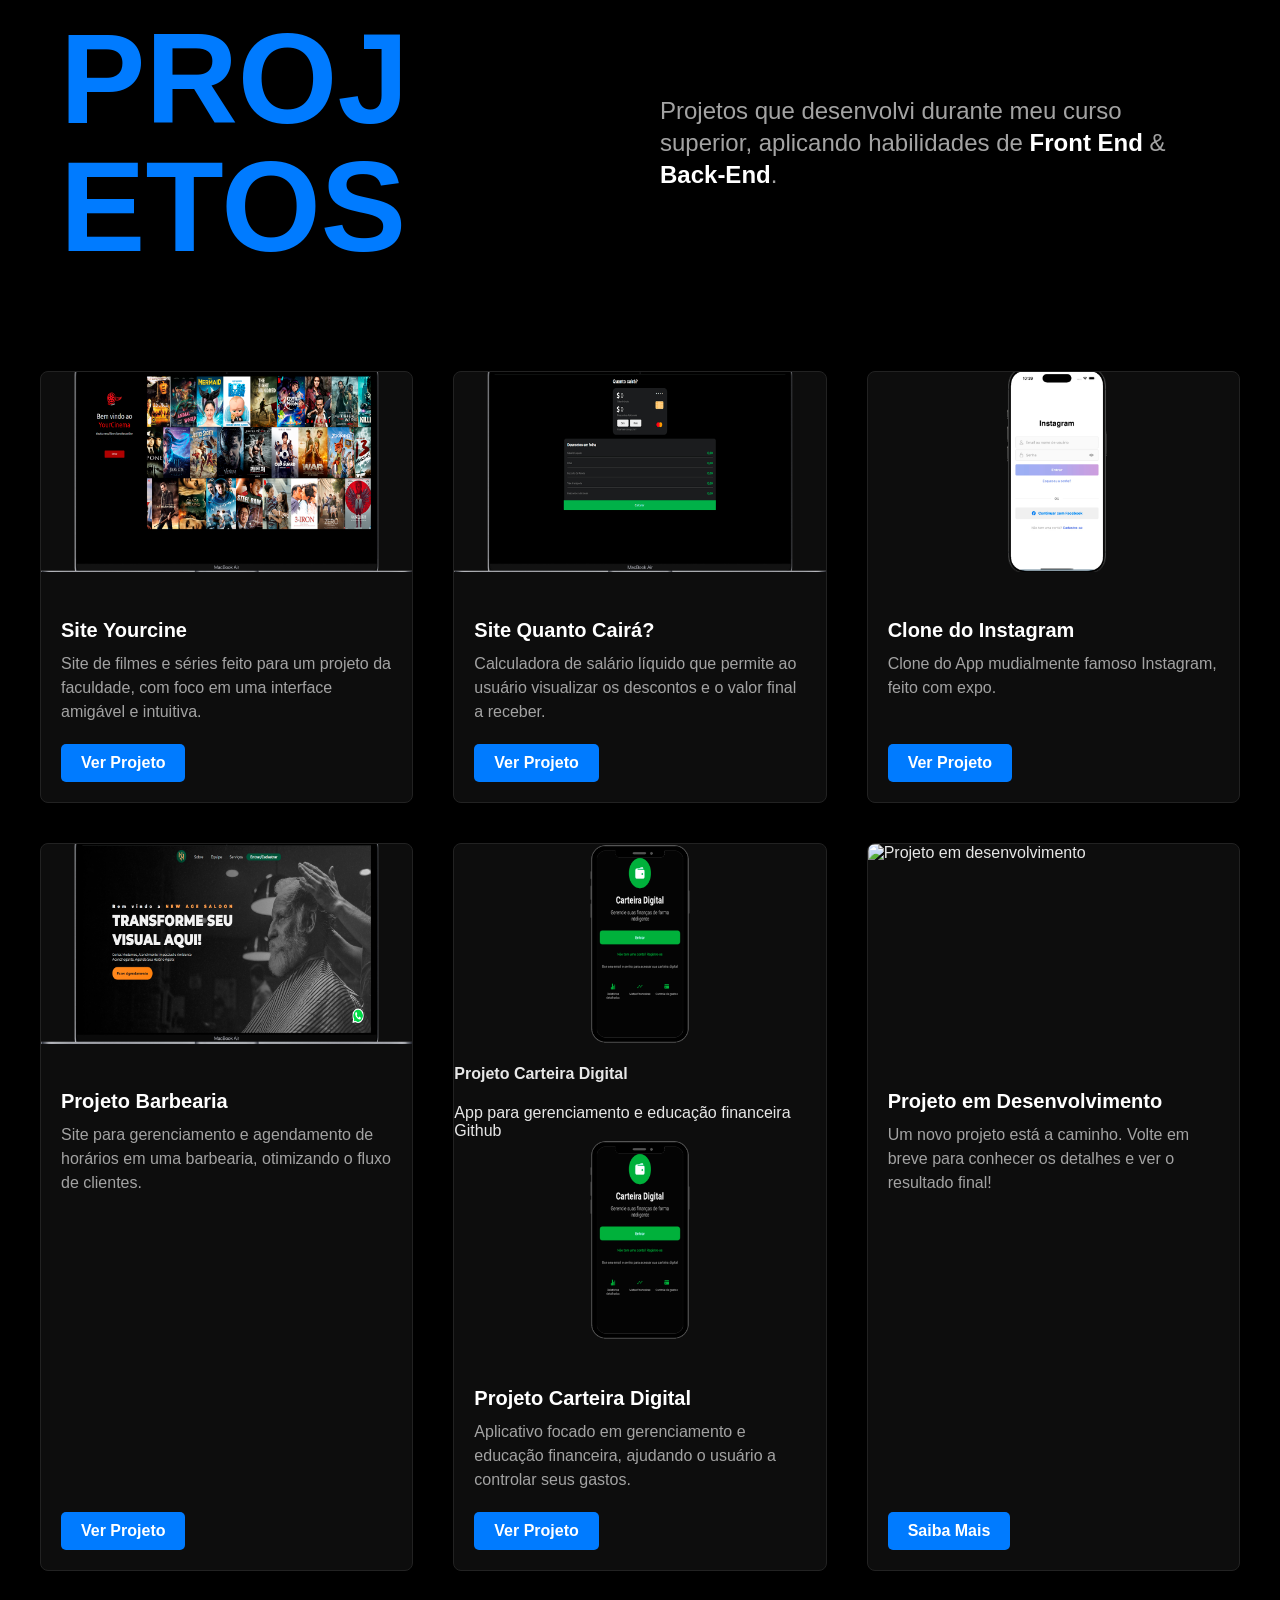
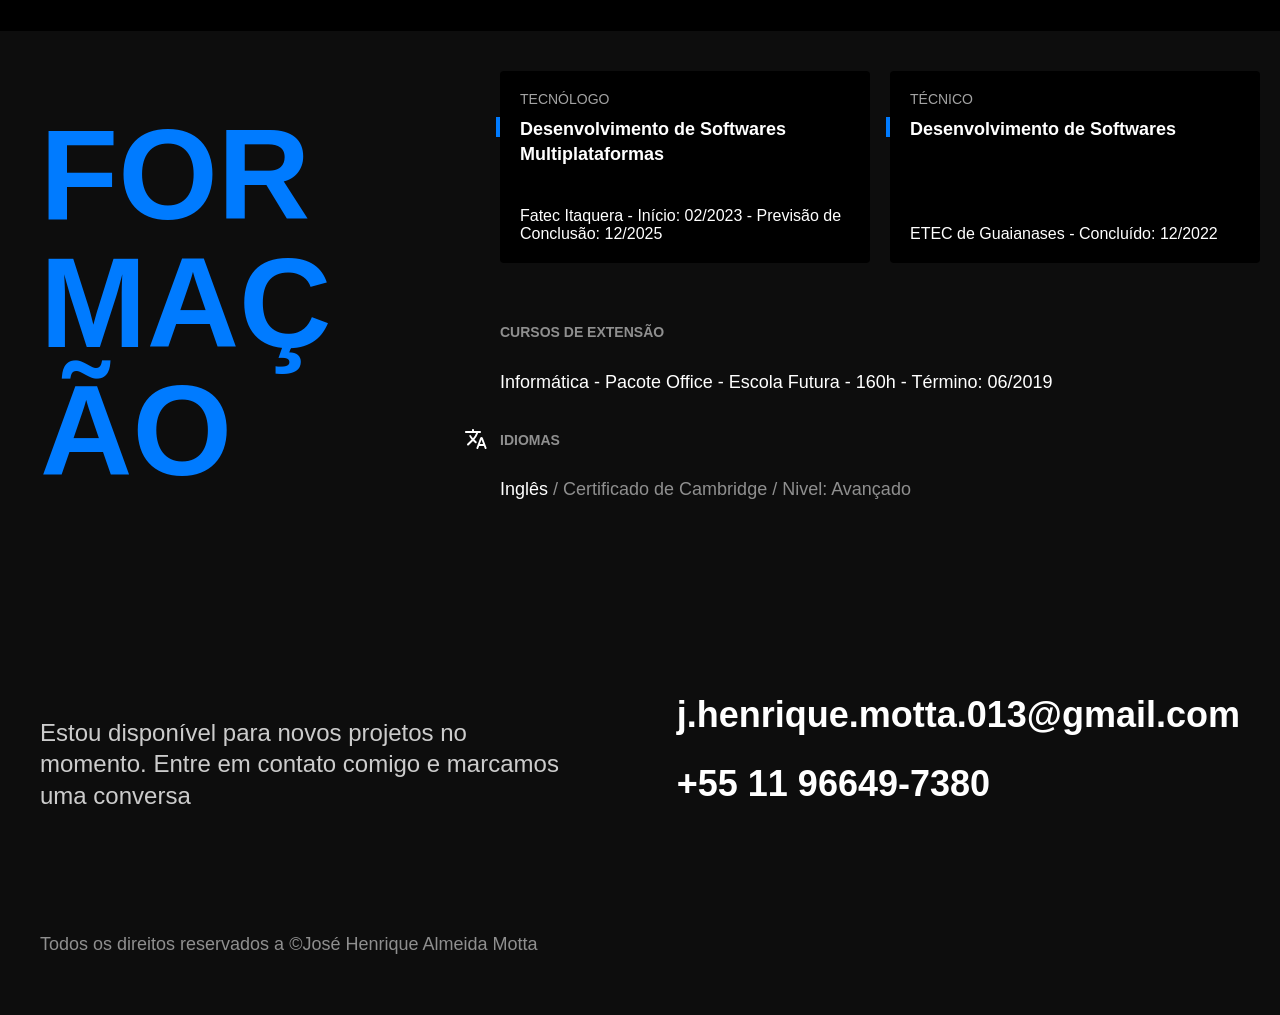
==== commit d4e54735: "Merge branch 'main' of https://github.com/Jrique/meu-portifolio" ====
--- a/index.html
+++ b/index.html
@@ -59,6 +59,9 @@
       <h2 class="subtitulo">Sobre <br>mim</h2>
 
       <div class="sobre-mim">
+        <h2 class="experiencia-subtitulo">Sobre mim</h2>
+
+        <h3 class="experiencia-nome">José Henrique</h3>
         <h2 class="experiencia-subtitulo">José Henrique Almeida Motta</h2>
 
         <p class="experiencia-texto">
@@ -143,6 +146,12 @@
         </li>
 
         <li class="projetos-item">
+          <img src="./img/projetos img/carteiradigital.png">
+          <h4>Projeto Carteira Digital</h4>
+          <p>App para gerenciamento e educação financeira</p>
+          <div class="btn">
+            <a href="https://github.com/Jrique/CarteiraDigital" target="_blank">Github</a>
+          </div>
           <a href="carteiradigital.html">
             <img src="./img/projetos img/carteiradigital.png" alt="Projeto Carteira Digital">
             <div class="projetos-info">
@@ -223,4 +232,4 @@
   <script src="./js/script.js"></script>
 </body>
 
-</html>+</html>
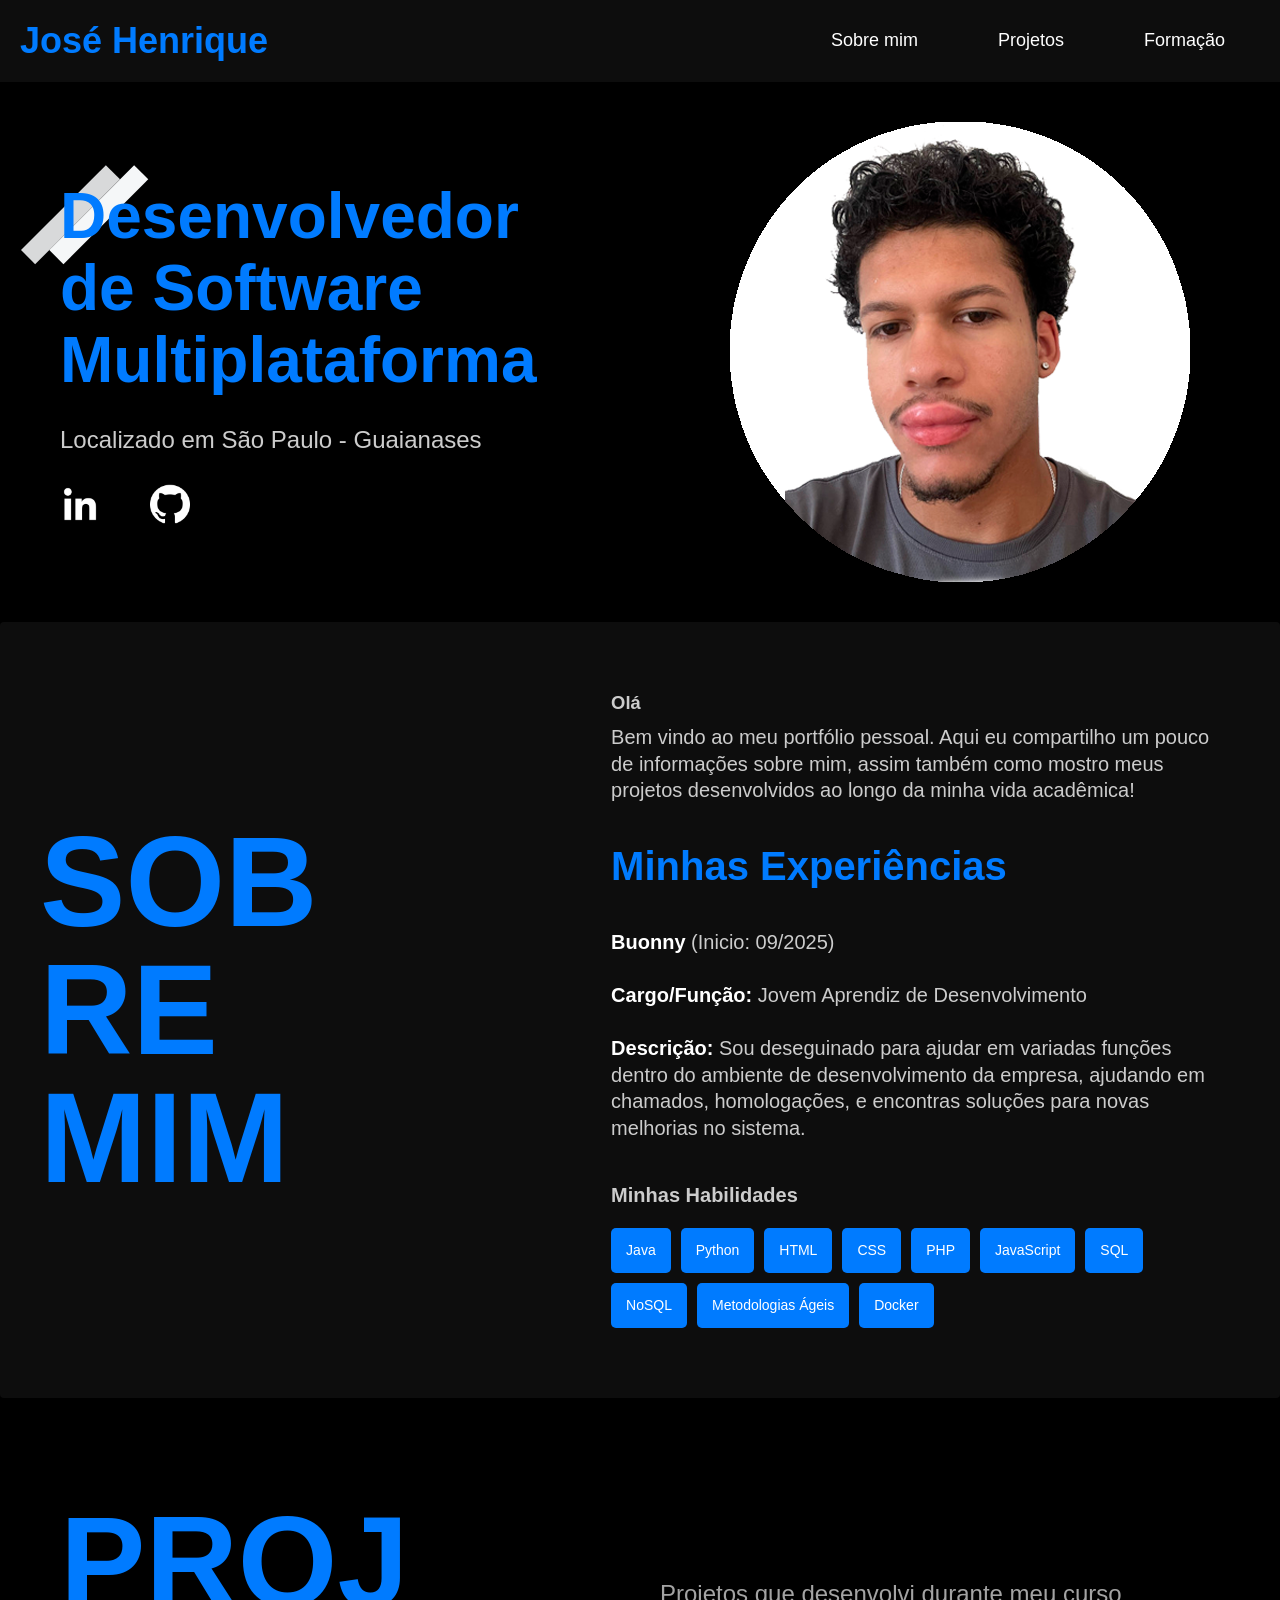
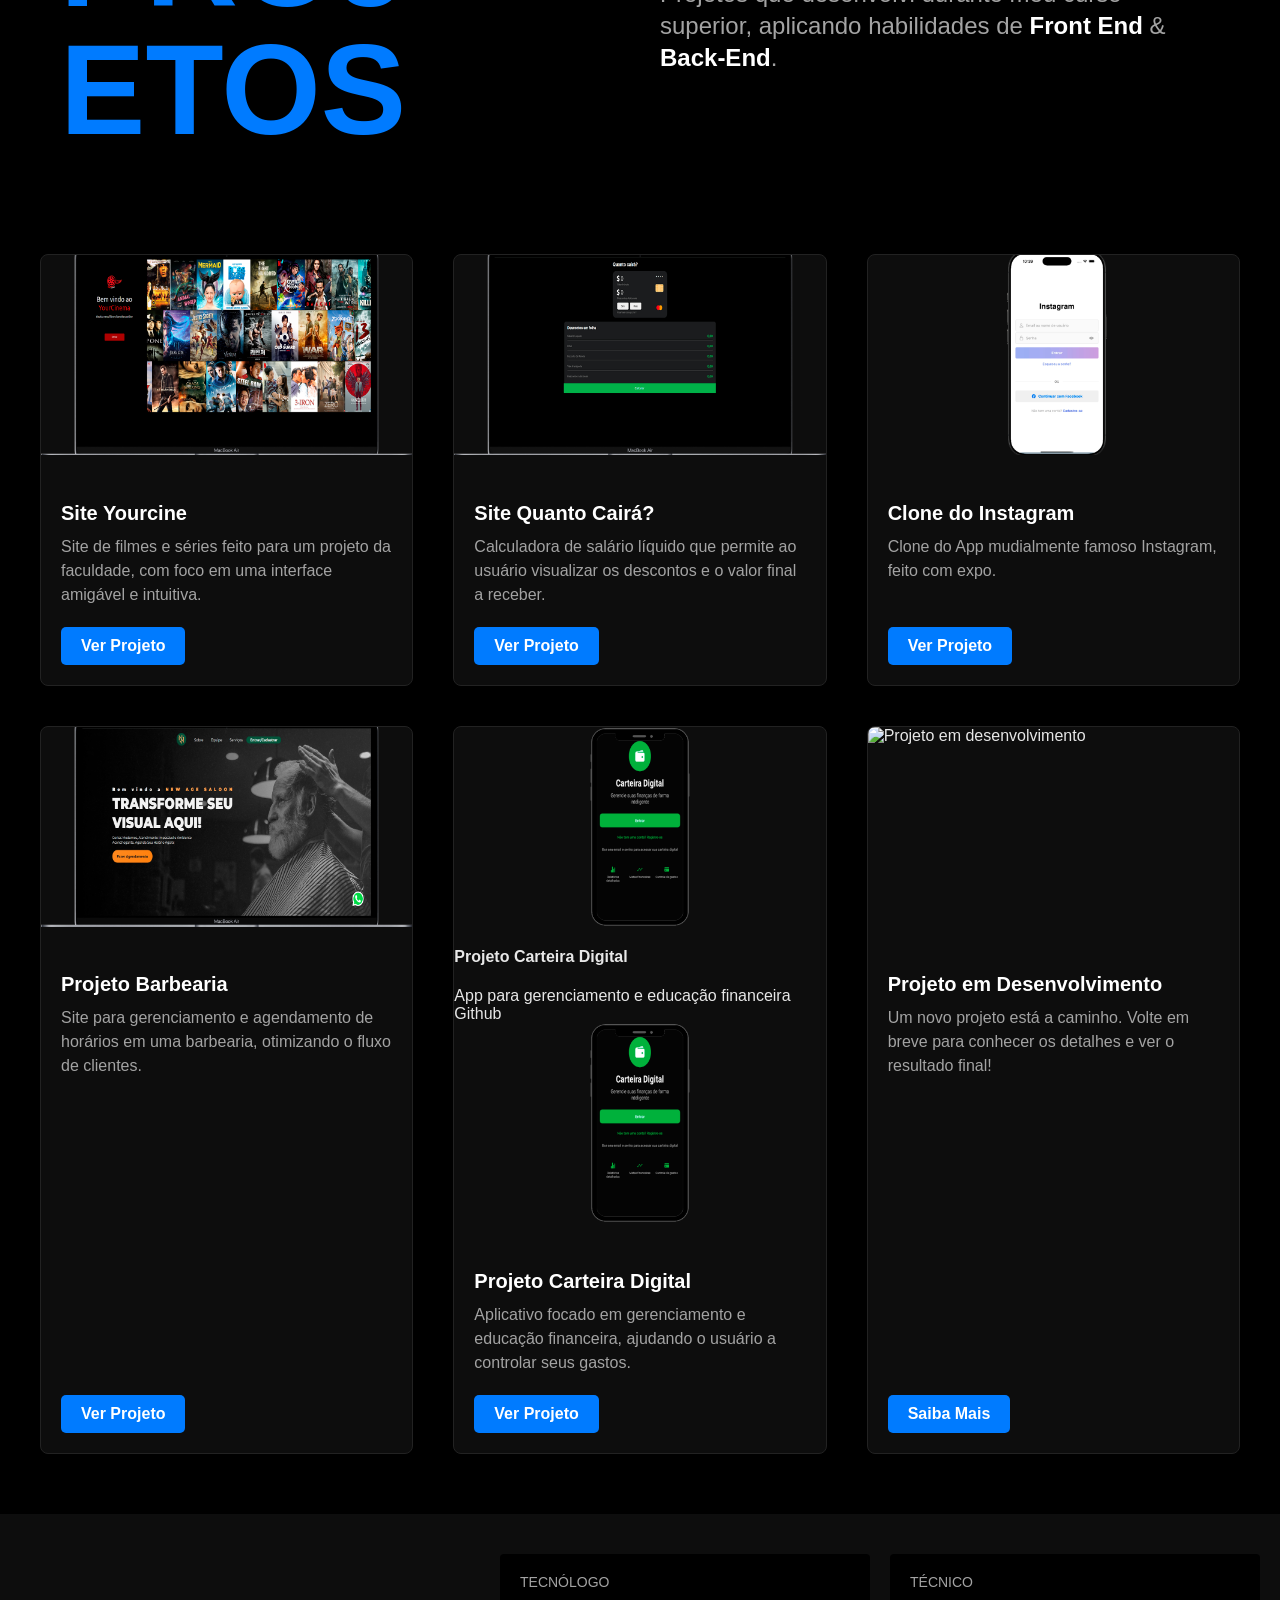
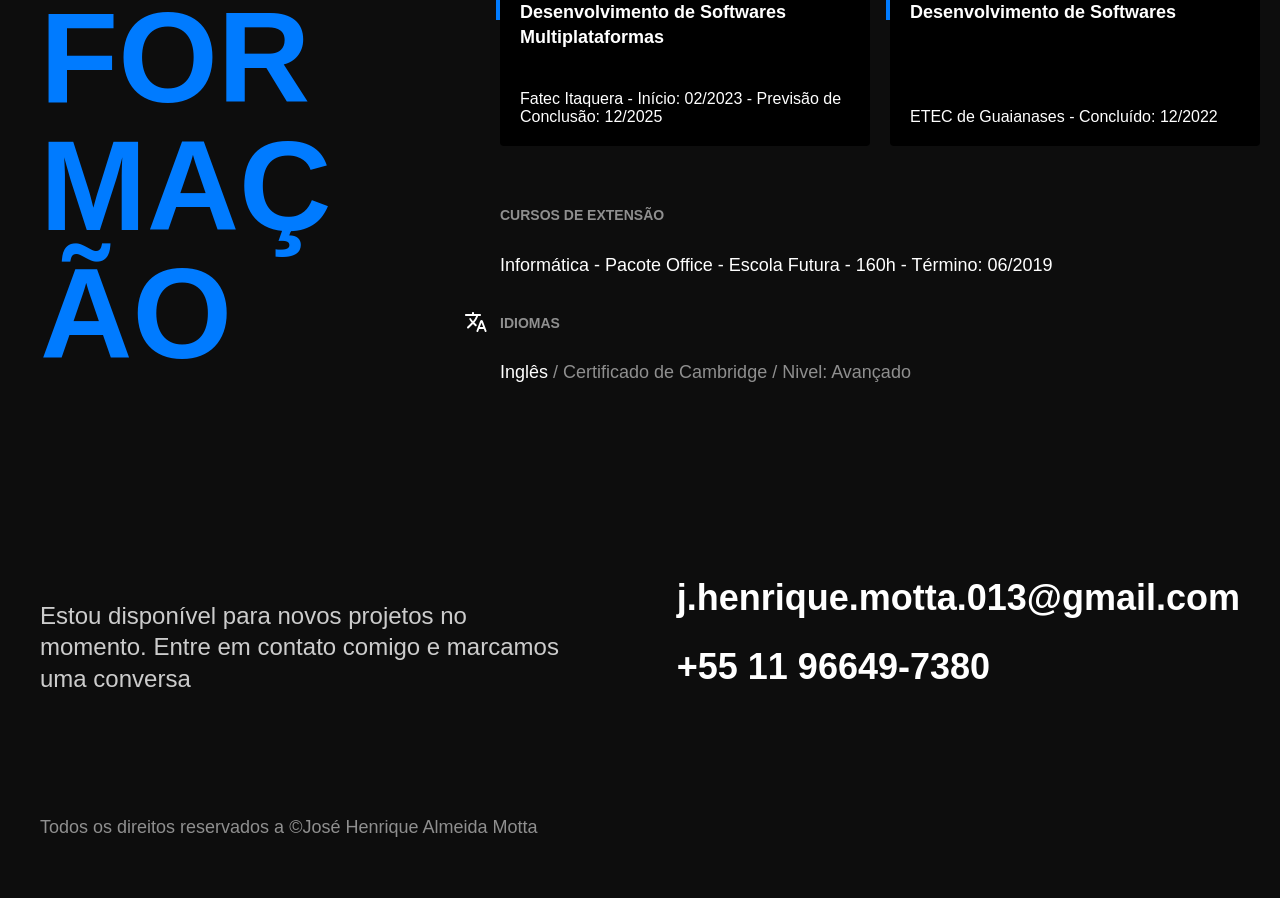
==== commit 8e47d038: "att" ====
--- a/index.html
+++ b/index.html
@@ -59,10 +59,7 @@
       <h2 class="subtitulo">Sobre <br>mim</h2>
 
       <div class="sobre-mim">
-        <h2 class="experiencia-subtitulo">Sobre mim</h2>
-
-        <h3 class="experiencia-nome">José Henrique</h3>
-        <h2 class="experiencia-subtitulo">José Henrique Almeida Motta</h2>
+        <h2 class="experiencia-subtitulo">Olá</h2>
 
         <p class="experiencia-texto">
           Bem vindo ao meu portfólio pessoal. Aqui eu compartilho um pouco de informações sobre mim, assim também como mostro meus projetos desenvolvidos ao longo da minha vida acadêmica!
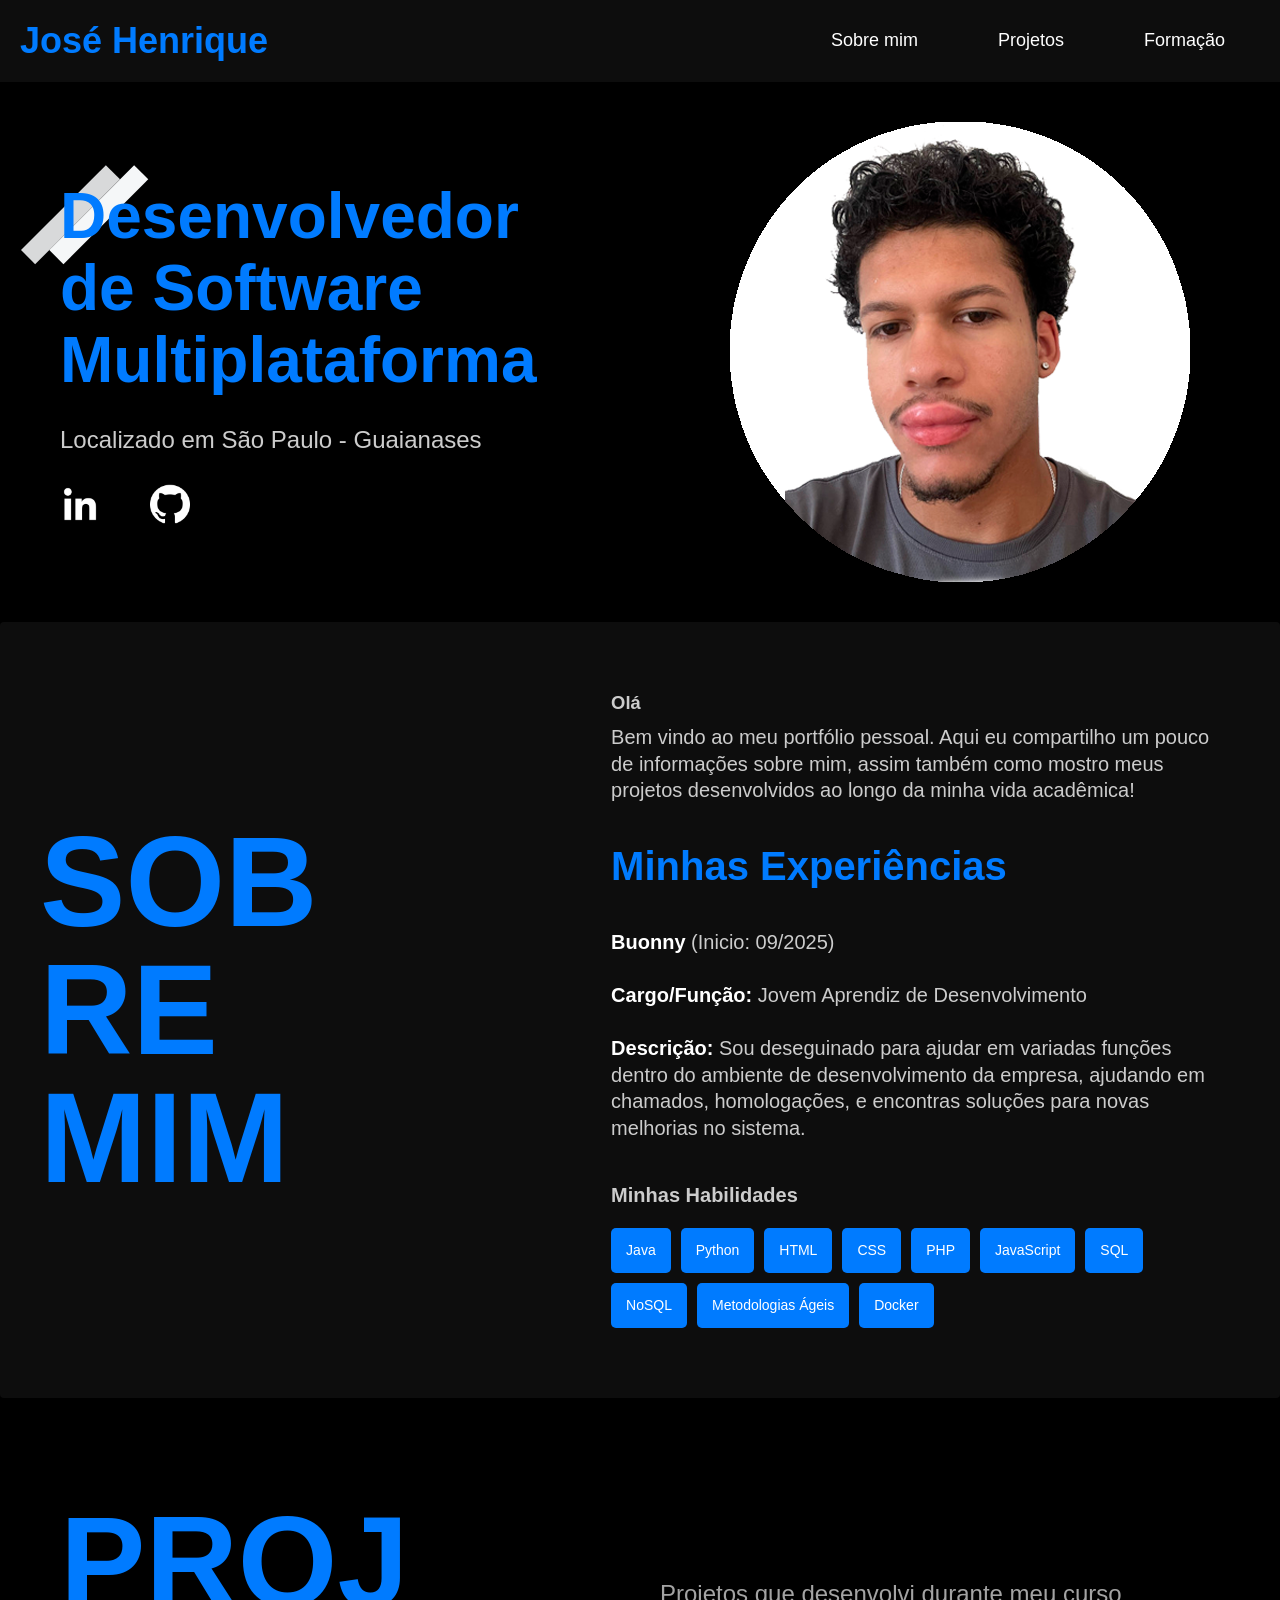
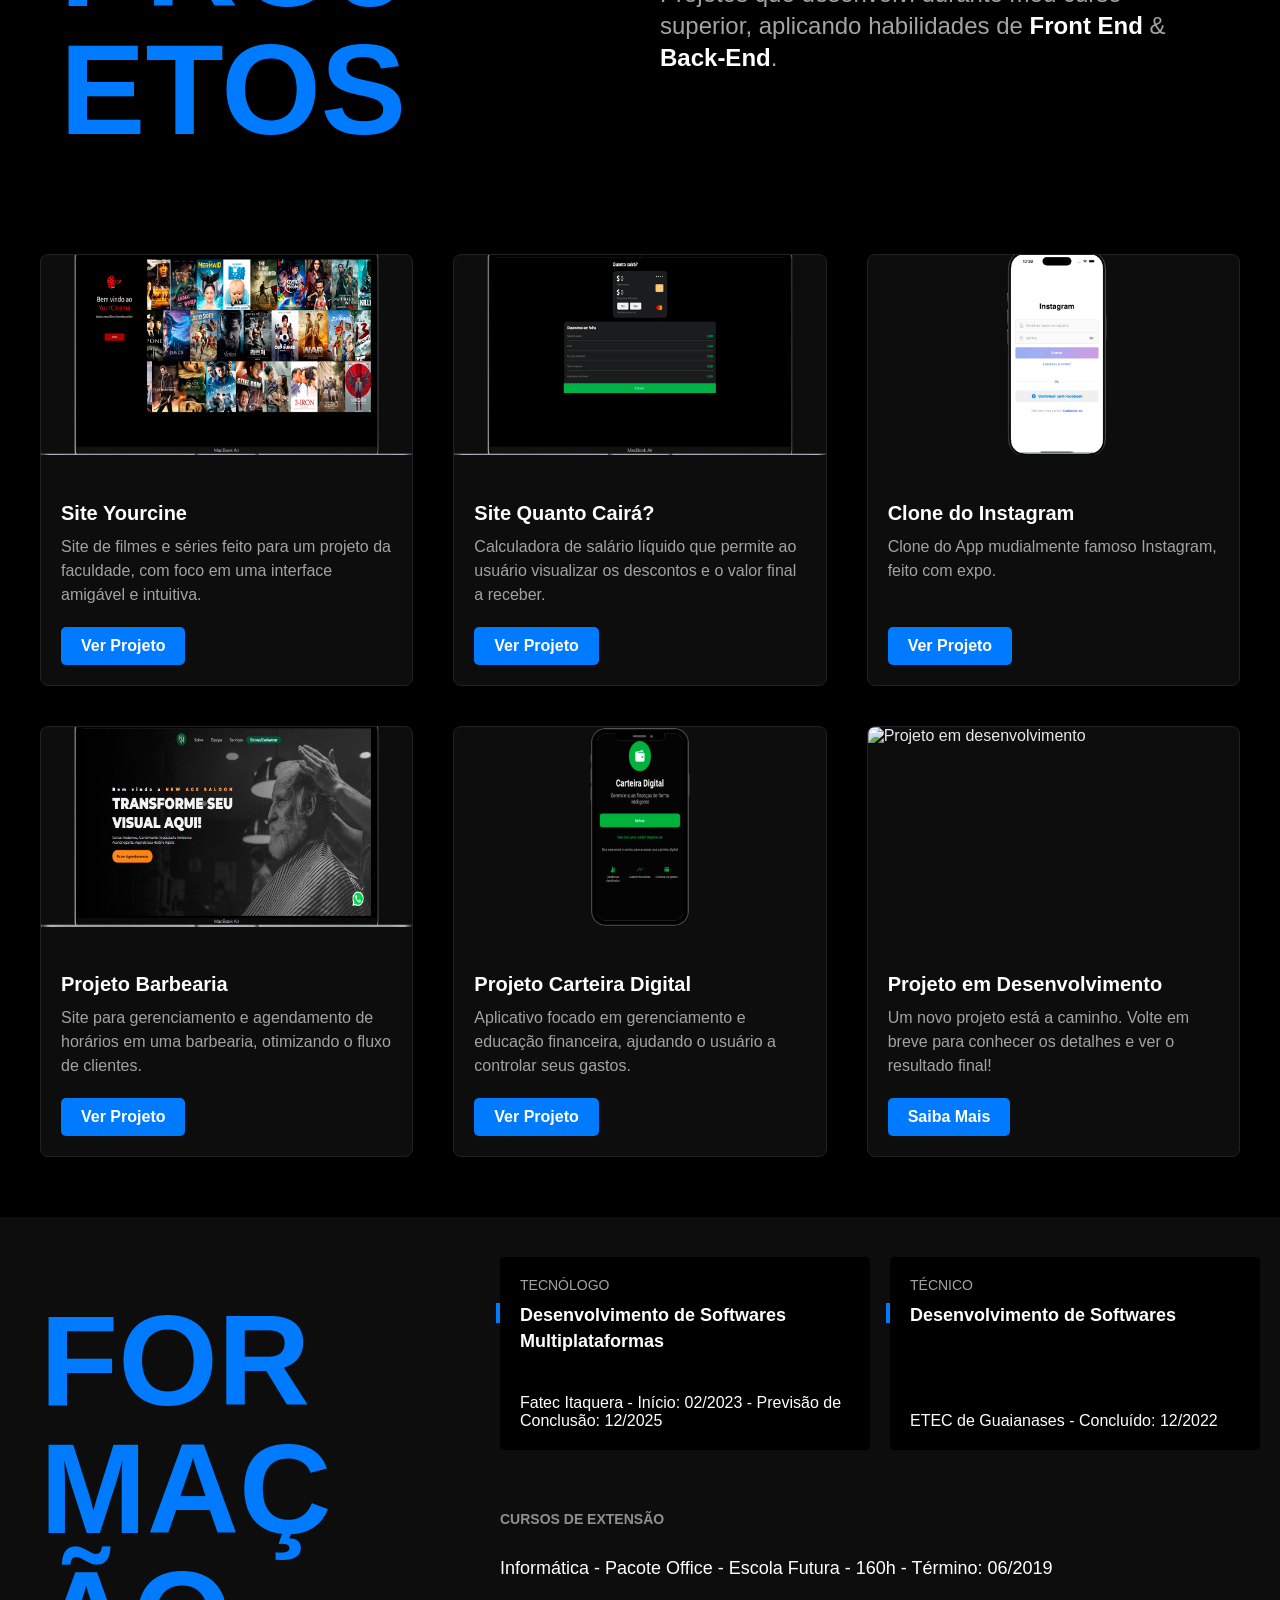
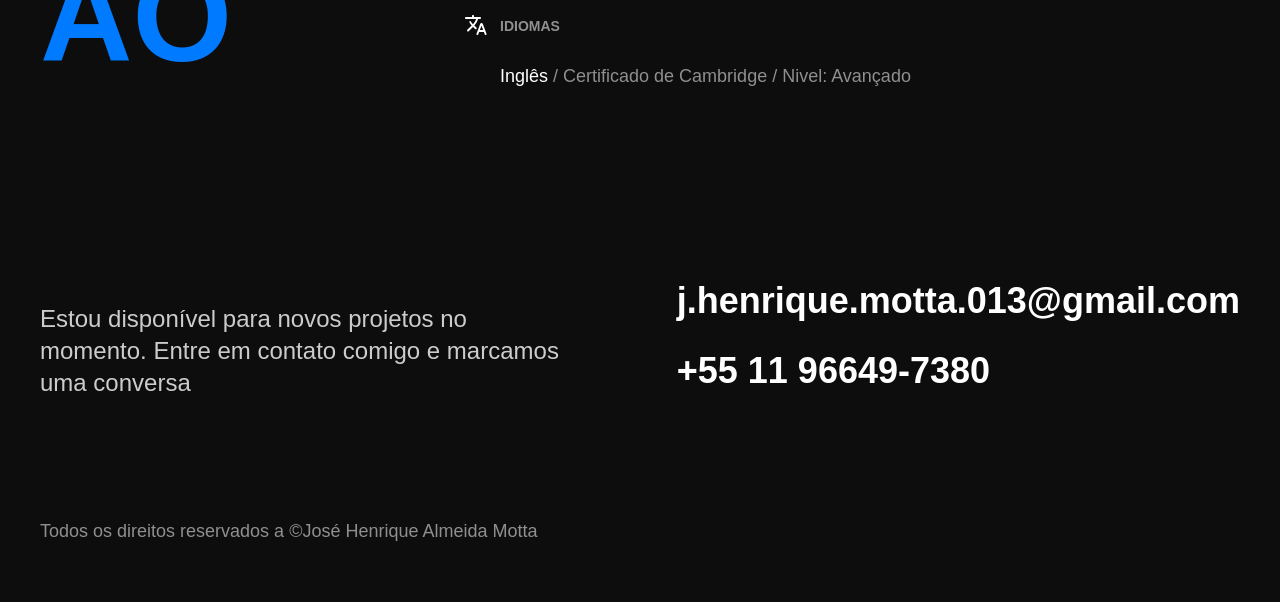
==== commit d03f4059: "corrgindo duplicidade" ====
--- a/index.html
+++ b/index.html
@@ -143,12 +143,6 @@
         </li>
 
         <li class="projetos-item">
-          <img src="./img/projetos img/carteiradigital.png">
-          <h4>Projeto Carteira Digital</h4>
-          <p>App para gerenciamento e educação financeira</p>
-          <div class="btn">
-            <a href="https://github.com/Jrique/CarteiraDigital" target="_blank">Github</a>
-          </div>
           <a href="carteiradigital.html">
             <img src="./img/projetos img/carteiradigital.png" alt="Projeto Carteira Digital">
             <div class="projetos-info">
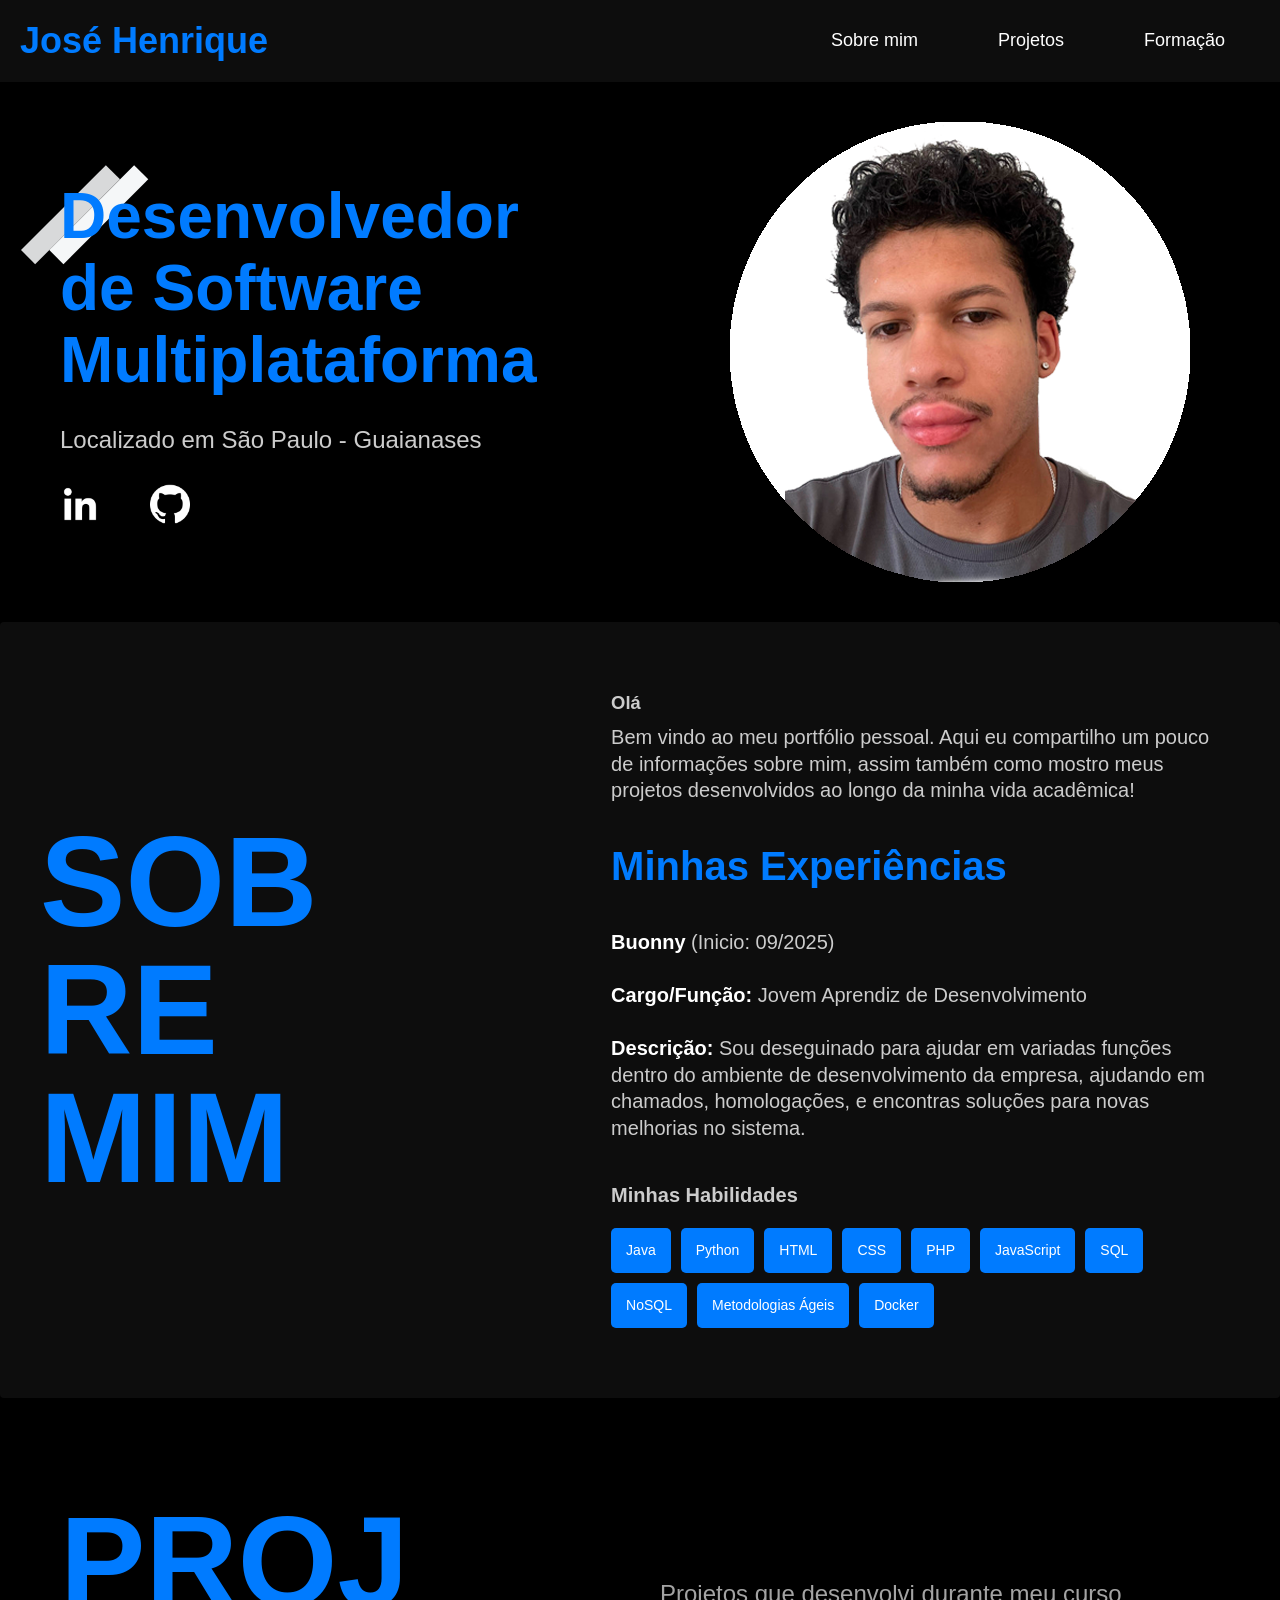
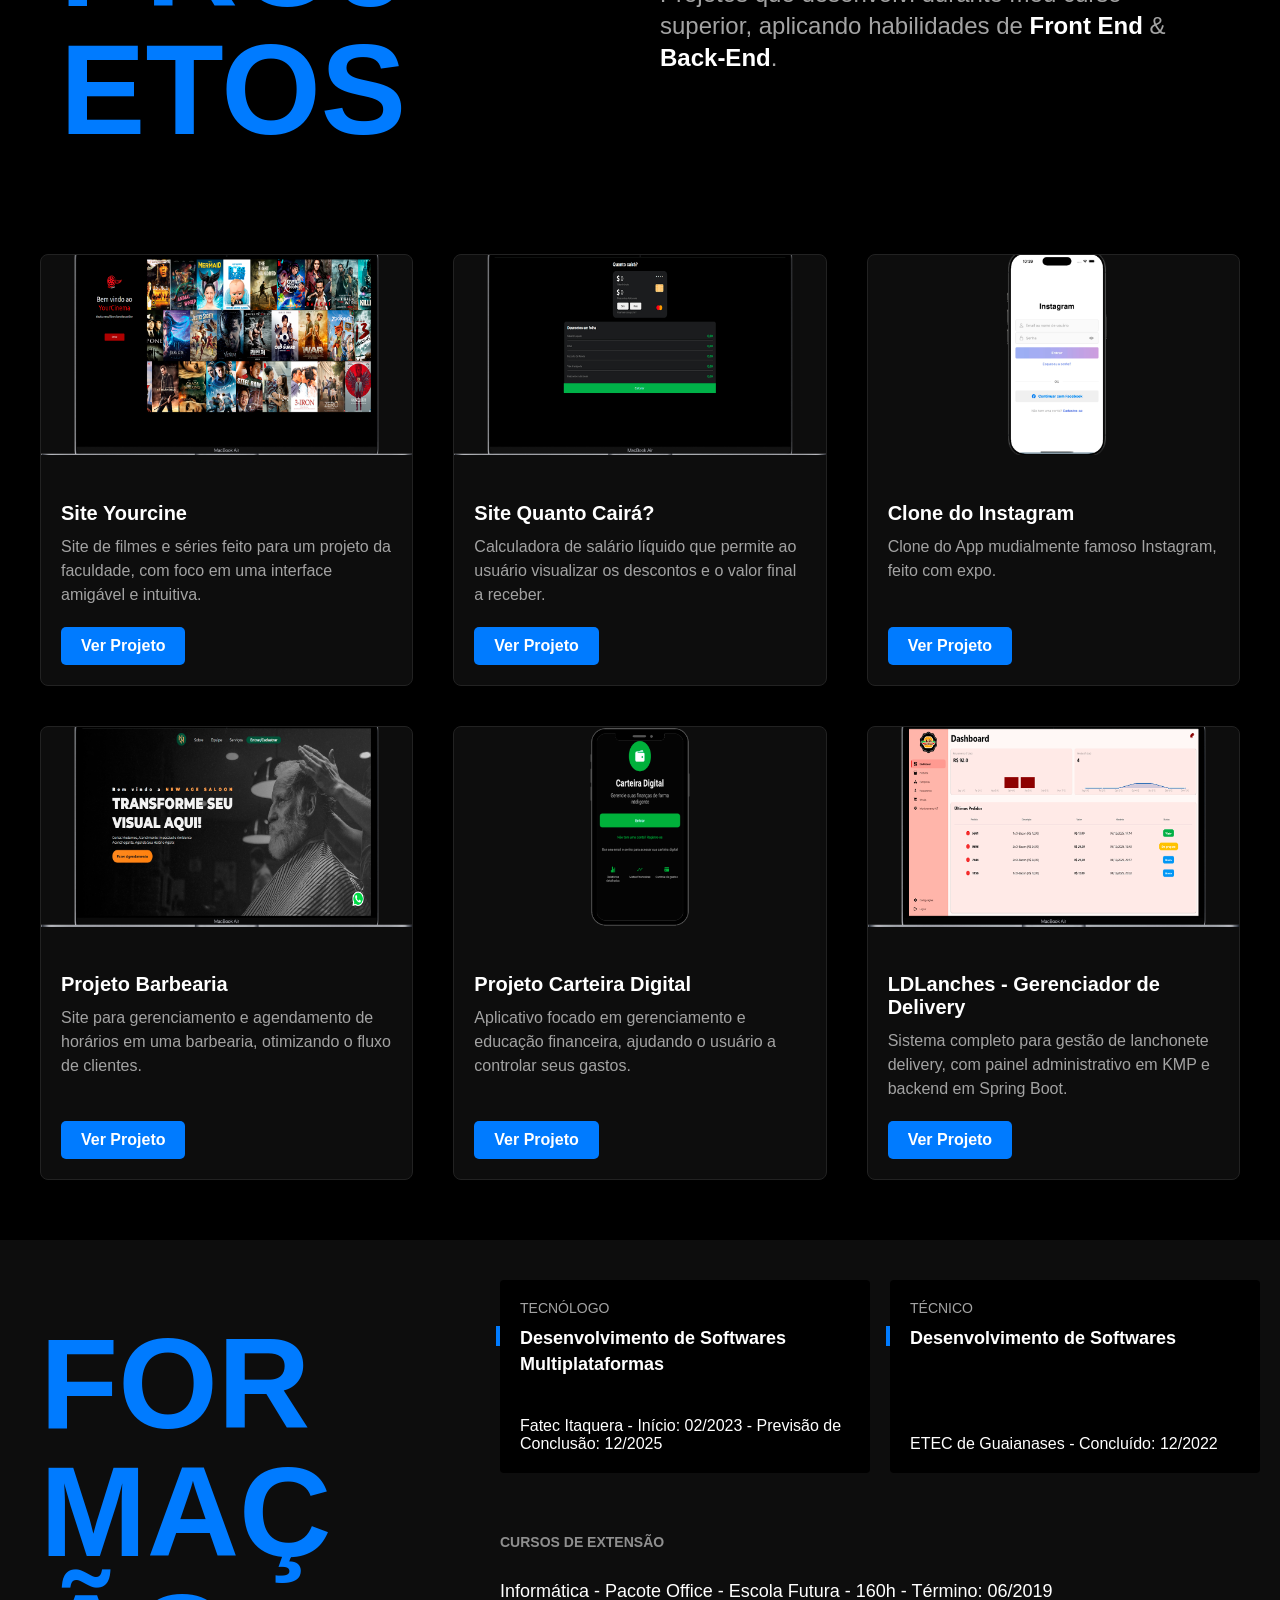
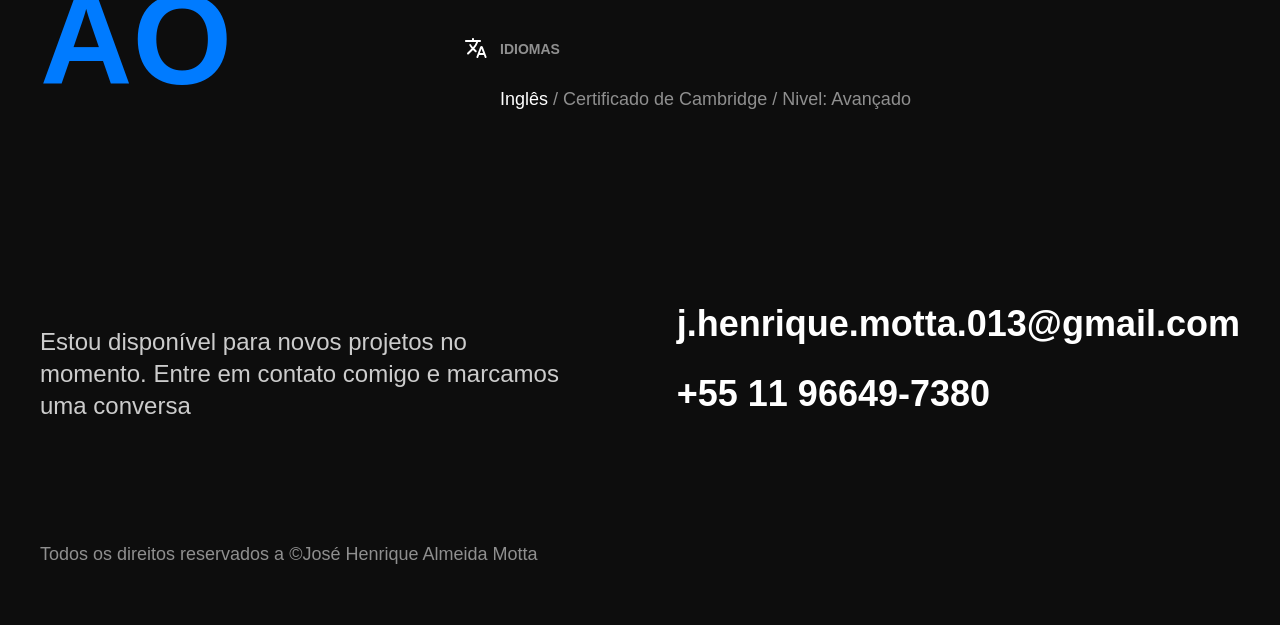
==== commit 30e94a3f: "prjt 6" ====
--- a/index.html
+++ b/index.html
@@ -154,15 +154,15 @@
         </li>
 
         <li class="projetos-item">
-          <a href="projeto6.html">
-            <img src="./img/projeto6-placeholder.png" alt="Projeto em desenvolvimento">
-            <div class="projetos-info">
-              <h4>Projeto em Desenvolvimento</h4>
-              <p>Um novo projeto está a caminho. Volte em breve para conhecer os detalhes e ver o resultado final!</p>
-              <span class="projetos-ver-mais">Saiba Mais</span>
-            </div>
-          </a>
-        </li>
+          <a href="ldlanches.html">
+            <img src="./img/projetos img/LDLanches.png" alt="Projeto LDLanches">
+            <div class="projetos-info">
+              <h4>LDLanches - Gerenciador de Delivery</h4>
+              <p>Sistema completo para gestão de lanchonete delivery, com painel administrativo em KMP e backend em Spring Boot.</p>
+              <span class="projetos-ver-mais">Ver Projeto</span>
+            </div>
+          </a>
+        </li>        
 
       </ul>
     </div>
